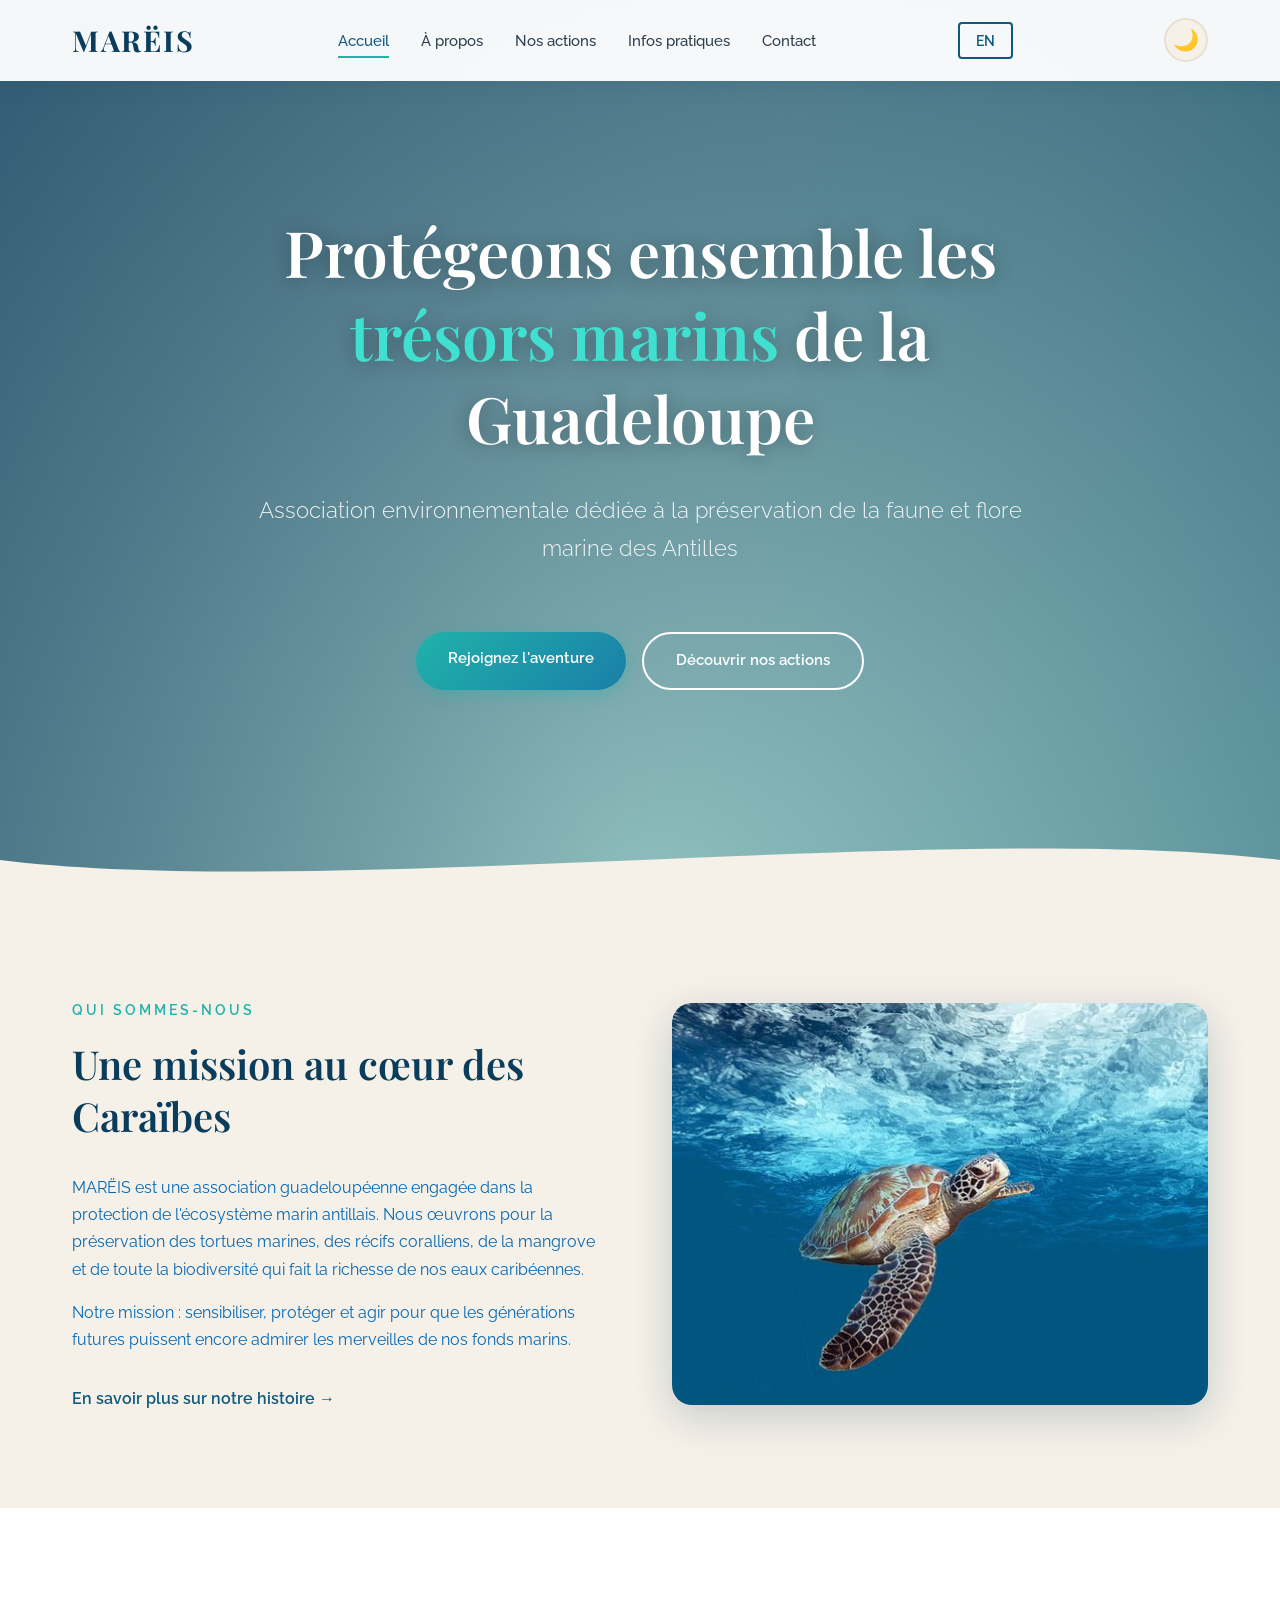
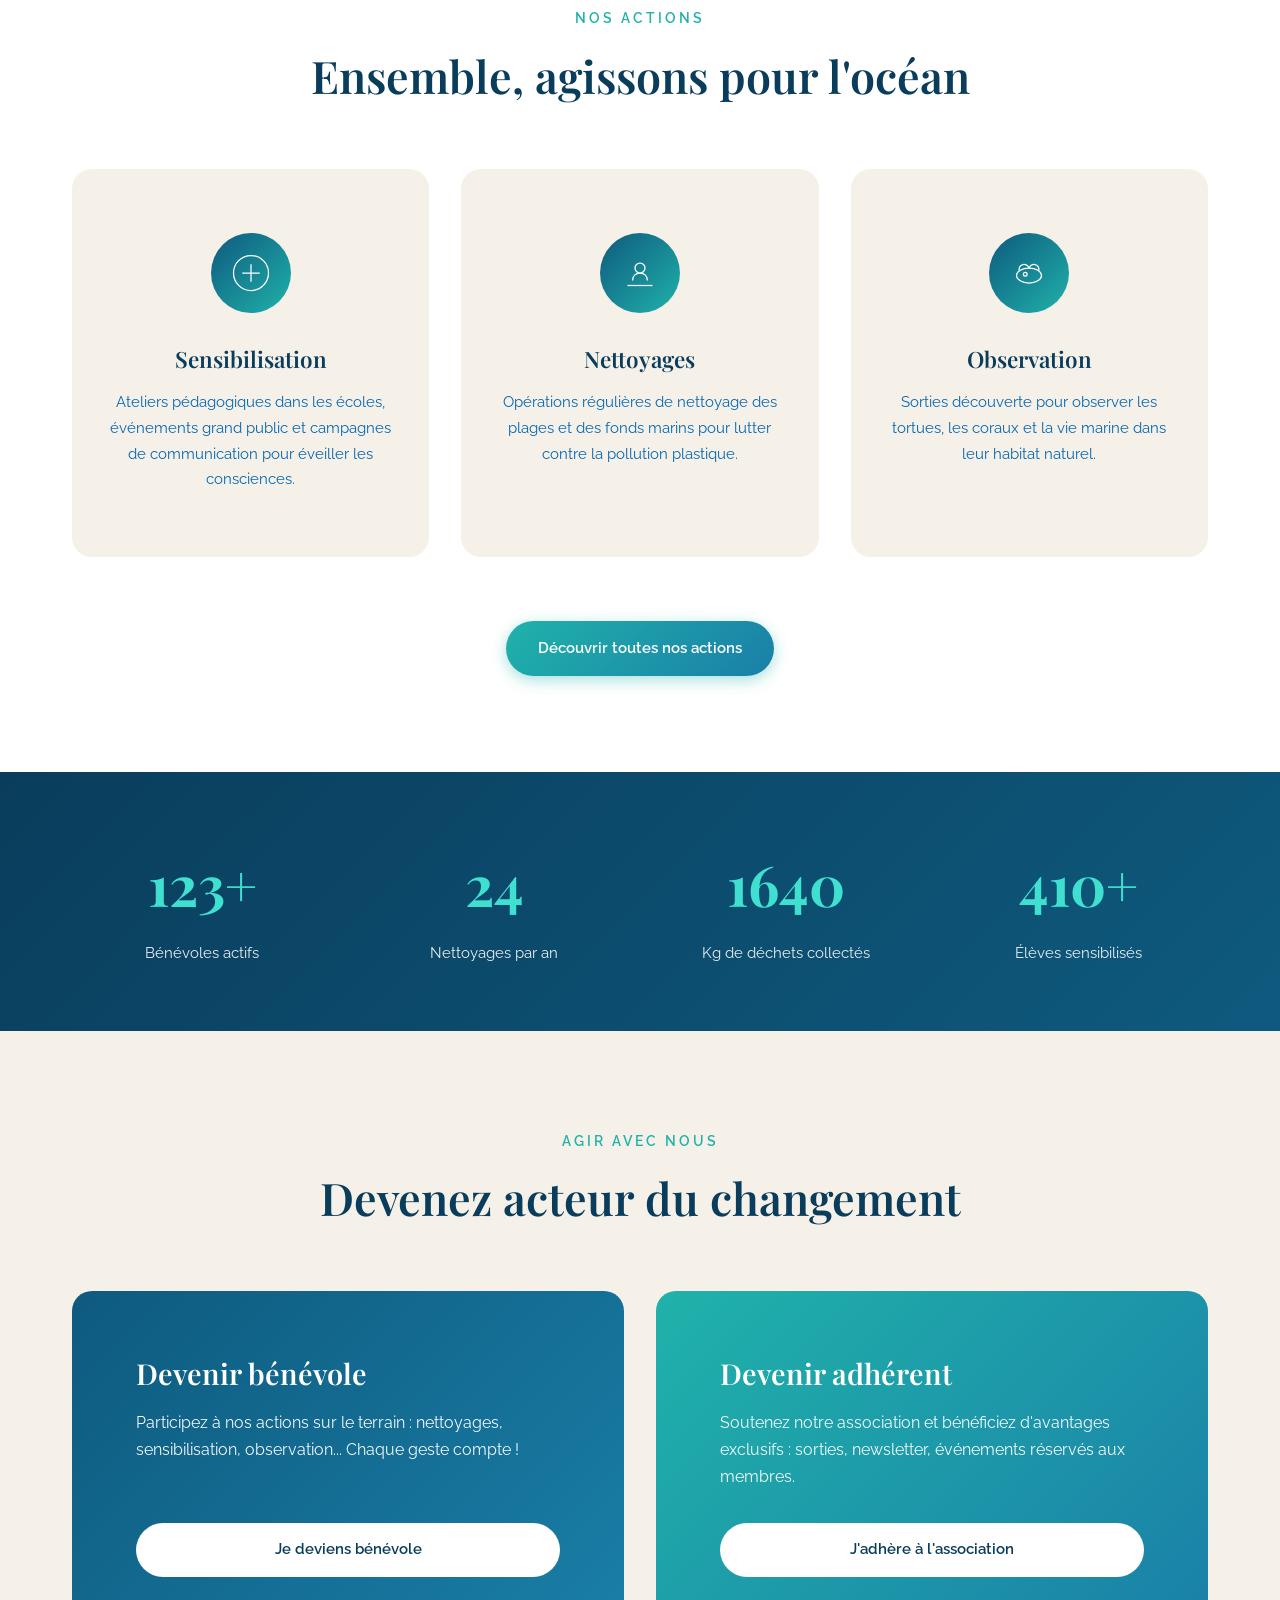
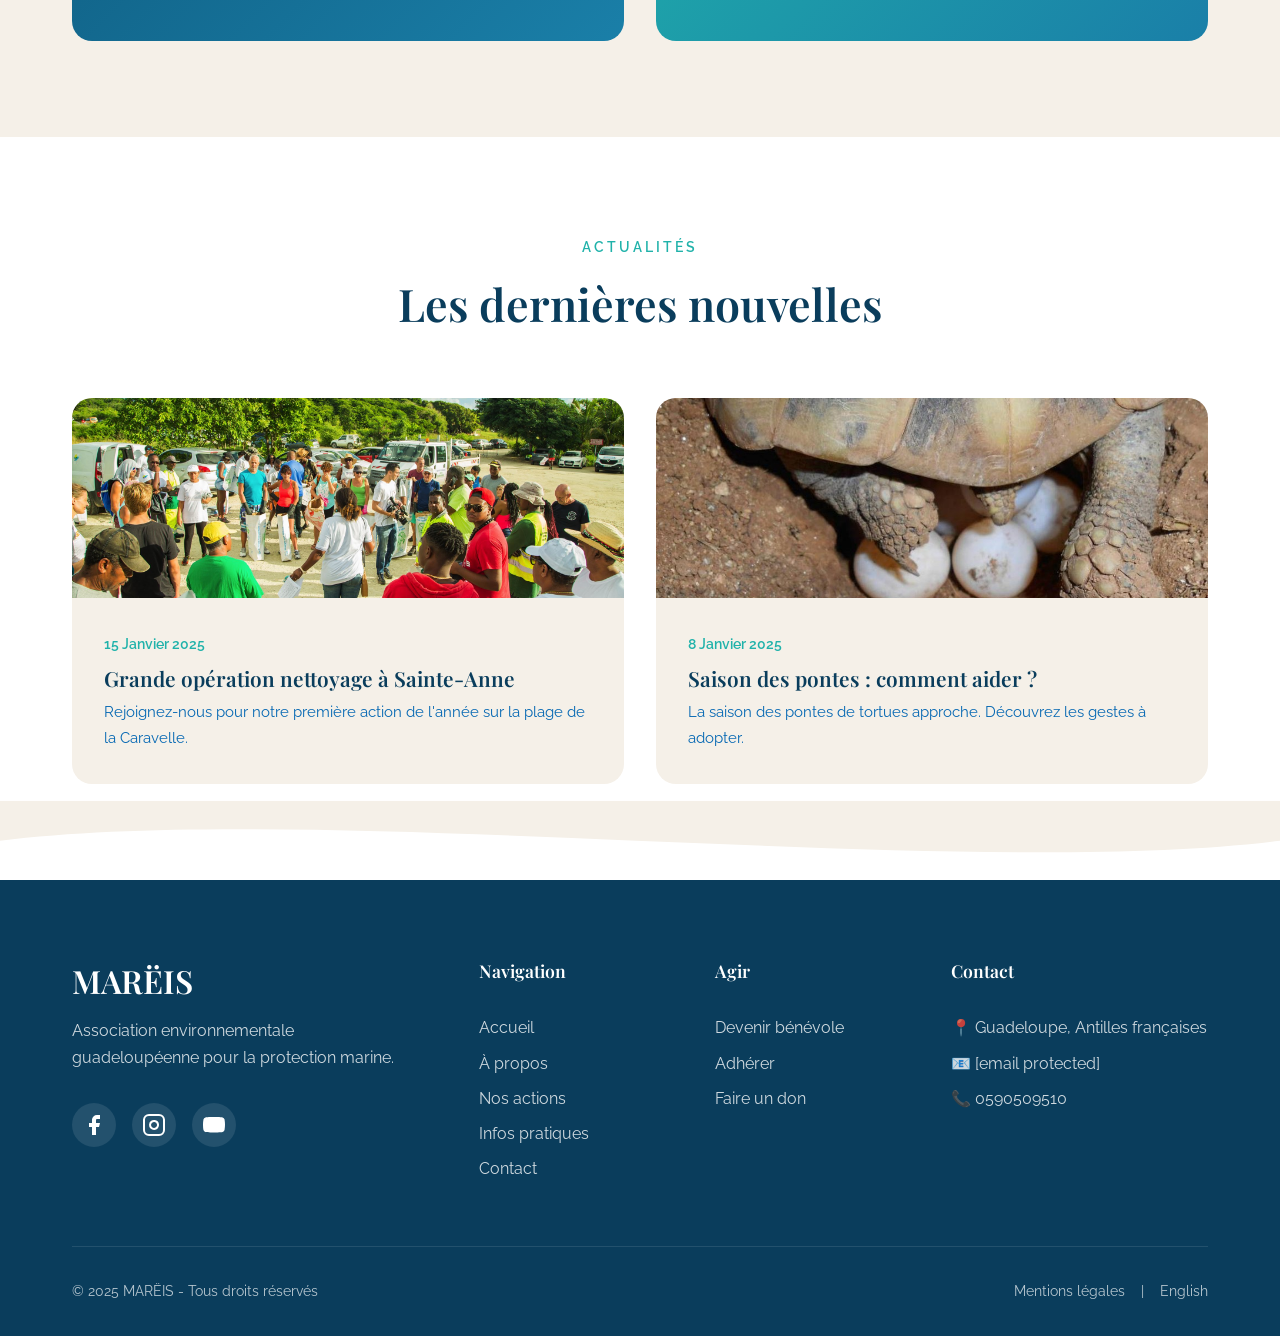
==== index.html @ 8a110783 "Add files via upload" ====
<!DOCTYPE html>
<html lang="fr">
<head>
    <meta charset="UTF-8">
    <meta name="viewport" content="width=device-width, initial-scale=1.0">
    <meta name="description" content="MARËIS - Association environnementale guadeloupéenne dédiée à la protection de la faune et flore marine des Antilles">
    <title>MARËIS | Protection Marine en Guadeloupe</title>
    <link rel="preconnect" href="https://fonts.googleapis.com">
    <link rel="preconnect" href="https://fonts.gstatic.com" crossorigin>
    <link href="https://fonts.googleapis.com/css2?family=Playfair+Display:wght@400;600;700&family=Raleway:wght@300;400;500;600&display=swap" rel="stylesheet">
    <link rel="stylesheet" href="style.css">
</head>
<body>
    <!-- Lien d'évitement pour l'accessibilité -->
    <a href="#main-content" class="skip-link">Aller au contenu principal</a>
    
    <!-- Navigation -->
    <header class="header" role="banner">
        <nav class="nav" role="navigation" aria-label="Navigation principale">
            <div class="nav-logo">
                <a href="index.html" aria-label="MARËIS - Retour à l'accueil">MARËIS</a>
            </div>
            <ul class="nav-links">
                <li><a href="index.html">Accueil</a></li>
                <li><a href="a-propos.html">À propos</a></li>
                <li><a href="nos-actions.html">Nos actions</a></li>
                <li><a href="informations.html">Infos pratiques</a></li>
                <li><a href="contact.html">Contact</a></li>
            </ul>
            <div class="nav-lang">
                <a href="index-en.html" lang="en" aria-label="Switch to English version">EN</a>
            </div>
            <button class="theme-toggle" id="theme-toggle" aria-label="Activer le mode sombre" title="Changer de thème">
                <span class="theme-icon-light" aria-hidden="true">🌙</span>
                <span class="theme-icon-dark" aria-hidden="true">☀️</span>
            </button>
            <button class="nav-toggle" aria-label="Ouvrir le menu de navigation" aria-expanded="false" aria-controls="nav-links">
                <span aria-hidden="true"></span>
                <span aria-hidden="true"></span>
                <span aria-hidden="true"></span>
            </button>
        </nav>
    </header>

    <!-- Contenu principal -->
    <main id="main-content" role="main">
    
    <!-- Hero Section -->
    <section class="hero" aria-labelledby="hero-title">
        <div class="hero-overlay"></div>
        <div class="hero-content">
            <h1 id="hero-title" class="hero-title">Protégeons ensemble les <span>trésors marins</span> de la Guadeloupe</h1>
            <p class="hero-subtitle">Association environnementale dédiée à la préservation de la faune et flore marine des Antilles</p>
            <div class="hero-cta">
                <a href="contact.html#adhesion" class="btn btn-primary">Rejoignez l'aventure</a>
                <a href="nos-actions.html" class="btn btn-secondary">Découvrir nos actions</a>
            </div>
        </div>
        <div class="hero-wave">
            <svg viewBox="0 0 1440 120" preserveAspectRatio="none">
                <path d="M0,60 C360,120 1080,0 1440,60 L1440,120 L0,120 Z" fill="var(--color-sand)"/>
            </svg>
        </div>
    </section>

    <!-- Section Qui sommes-nous -->
    <section class="about-preview" id="presentation" aria-labelledby="about-title">
        <div class="container">
            <div class="about-content">
                <span class="section-tag">Qui sommes-nous</span>
                <h2 id="about-title">Une mission au cœur des Caraïbes</h2>
                <p>MARËIS est une association guadeloupéenne engagée dans la protection de l'écosystème marin antillais. Nous œuvrons pour la préservation des tortues marines, des récifs coralliens, de la mangrove et de toute la biodiversité qui fait la richesse de nos eaux caribéennes.</p>
                <p>Notre mission : sensibiliser, protéger et agir pour que les générations futures puissent encore admirer les merveilles de nos fonds marins.</p>
                <a href="a-propos.html" class="link-arrow">En savoir plus sur notre histoire →</a>
            </div>
            <div class="about-image">
                <div class="image-frame">
                    <img src="Images/Tortue marine.jpg" alt="Tortue marine dans les eaux de Guadeloupe">
                </div>
            </div>
        </div>
    </section>

    <!-- Section Nos Actions -->
    <section class="actions" aria-labelledby="actions-title">
        <div class="container">
            <div class="section-header">
                <span class="section-tag">Nos actions</span>
                <h2 id="actions-title">Ensemble, agissons pour l'océan</h2>
            </div>
            <div class="actions-grid">
                <article class="action-card">
                    <div class="action-icon">
                        <svg xmlns="http://www.w3.org/2000/svg" viewBox="0 0 64 64" fill="none" stroke="currentColor" stroke-width="2">
                            <circle cx="32" cy="32" r="28"/>
                            <path d="M32 18v28M18 32h28"/>
                        </svg>
                    </div>
                    <h3>Sensibilisation</h3>
                    <p>Ateliers pédagogiques dans les écoles, événements grand public et campagnes de communication pour éveiller les consciences.</p>
                </article>
                <article class="action-card">
                    <div class="action-icon">
                        <svg xmlns="http://www.w3.org/2000/svg" viewBox="0 0 64 64" fill="none" stroke="currentColor" stroke-width="2">
                            <path d="M20 44c0-8 6-12 12-12s12 4 12 12"/>
                            <circle cx="32" cy="24" r="8"/>
                            <path d="M12 52h40"/>
                        </svg>
                    </div>
                    <h3>Nettoyages</h3>
                    <p>Opérations régulières de nettoyage des plages et des fonds marins pour lutter contre la pollution plastique.</p>
                </article>
                <article class="action-card">
                    <div class="action-icon">
                        <svg xmlns="http://www.w3.org/2000/svg" viewBox="0 0 64 64" fill="none" stroke="currentColor" stroke-width="2">
                            <ellipse cx="32" cy="36" rx="20" ry="12"/>
                            <circle cx="26" cy="34" r="3"/>
                            <path d="M32 24c-4-8-16-8-16 4"/>
                            <path d="M32 24c4-8 16-8 16 4"/>
                        </svg>
                    </div>
                    <h3>Observation</h3>
                    <p>Sorties découverte pour observer les tortues, les coraux et la vie marine dans leur habitat naturel.</p>
                </article>
            </div>
            <div class="actions-cta">
                <a href="nos-actions.html" class="btn btn-primary">Découvrir toutes nos actions</a>
            </div>
        </div>
    </section>

    <!-- Section Chiffres clés -->
    <section class="stats" aria-label="Chiffres clés de l'association">
        <div class="container">
            <div class="stats-grid">
                <div class="stat-item">
                    <span class="stat-number">150+</span>
                    <span class="stat-label">Bénévoles actifs</span>
                </div>
                <div class="stat-item">
                    <span class="stat-number">30</span>
                    <span class="stat-label">Nettoyages par an</span>
                </div>
                <div class="stat-item">
                    <span class="stat-number">2000</span>
                    <span class="stat-label">Kg de déchets collectés</span>
                </div>
                <div class="stat-item">
                    <span class="stat-number">500+</span>
                    <span class="stat-label">Élèves sensibilisés</span>
                </div>
            </div>
        </div>
    </section>

    <!-- Section Agir avec nous -->
    <section class="join-us" aria-labelledby="join-title">
        <div class="container">
            <div class="section-header">
                <span class="section-tag">Agir avec nous</span>
                <h2 id="join-title">Devenez acteur du changement</h2>
            </div>
            <div class="join-grid">
                <div class="join-card join-volunteer">
                    <div class="join-card-content">
                        <h3>Devenir bénévole</h3>
                        <p>Participez à nos actions sur le terrain : nettoyages, sensibilisation, observation... Chaque geste compte !</p>
                        <a href="contact.html#benevole" class="btn btn-white">Je deviens bénévole</a>
                    </div>
                </div>
                <div class="join-card join-member">
                    <div class="join-card-content">
                        <h3>Devenir adhérent</h3>
                        <p>Soutenez notre association et bénéficiez d'avantages exclusifs : sorties, newsletter, événements réservés aux membres.</p>
                        <a href="contact.html#adhesion" class="btn btn-white">J'adhère à l'association</a>
                    </div>
                </div>
            </div>
        </div>
    </section>

    <!-- Section Actualités -->
    <section class="news" aria-labelledby="news-title">
        <div class="container">
            <div class="section-header">
                <span class="section-tag">Actualités</span>
                <h2 id="news-title">Les dernières nouvelles</h2>
            </div>
            <div class="news-grid">
                <article class="news-card">
                    <div class="news-image">
                        <img src="Images/Nettoyage de la plage.jpg" alt="Nettoyage de plage">
                    </div>
                    <div class="news-content">
                        <span class="news-date">15 Janvier 2025</span>
                        <h3>Grande opération nettoyage à Sainte-Anne</h3>
                        <p>Rejoignez-nous pour notre première action de l'année sur la plage de la Caravelle.</p>
                    </div>
                </article>
                <article class="news-card">
                    <div class="news-image">
                        <img src="Images/Tortue en pontes.jpg" alt="Tortue en ponte">
                    </div>
                    <div class="news-content">
                        <span class="news-date">8 Janvier 2025</span>
                        <h3>Saison des pontes : comment aider ?</h3>
                        <p>La saison des pontes de tortues approche. Découvrez les gestes à adopter.</p>
                    </div>
                </article>
            </div>
        </div>
    </section>

    </main>
    <!-- Fin du contenu principal -->

    <!-- Footer -->
    <footer class="footer" role="contentinfo">
        <div class="footer-wave">
            <svg viewBox="0 0 1440 120" preserveAspectRatio="none">
                <path d="M0,60 C360,0 1080,120 1440,60 L1440,0 L0,0 Z" fill="var(--color-sand)"/>
            </svg>
        </div>
        <div class="container">
            <div class="footer-grid">
                <div class="footer-brand">
                    <h3>MARËIS</h3>
                    <p>Association environnementale guadeloupéenne pour la protection marine.</p>
                    <div class="footer-social">
                        <a href="#" aria-label="Facebook">
                            <svg xmlns="http://www.w3.org/2000/svg" width="24" height="24" viewBox="0 0 24 24" fill="currentColor">
                                <path d="M18 2h-3a5 5 0 0 0-5 5v3H7v4h3v8h4v-8h3l1-4h-4V7a1 1 0 0 1 1-1h3z"/>
                            </svg>
                        </a>
                        <a href="#" aria-label="Instagram">
                            <svg xmlns="http://www.w3.org/2000/svg" width="24" height="24" viewBox="0 0 24 24" fill="none" stroke="currentColor" stroke-width="2">
                                <rect x="2" y="2" width="20" height="20" rx="5" ry="5"/>
                                <path d="M16 11.37A4 4 0 1 1 12.63 8 4 4 0 0 1 16 11.37z"/>
                                <line x1="17.5" y1="6.5" x2="17.51" y2="6.5"/>
                            </svg>
                        </a>
                        <a href="#" aria-label="YouTube">
                            <svg xmlns="http://www.w3.org/2000/svg" width="24" height="24" viewBox="0 0 24 24" fill="currentColor">
                                <path d="M22.54 6.42a2.78 2.78 0 0 0-1.94-2C18.88 4 12 4 12 4s-6.88 0-8.6.46a2.78 2.78 0 0 0-1.94 2A29 29 0 0 0 1 11.75a29 29 0 0 0 .46 5.33A2.78 2.78 0 0 0 3.4 19c1.72.46 8.6.46 8.6.46s6.88 0 8.6-.46a2.78 2.78 0 0 0 1.94-2 29 29 0 0 0 .46-5.25 29 29 0 0 0-.46-5.33z"/>
                                <polygon points="9.75 15.02 15.5 11.75 9.75 8.48 9.75 15.02" fill="white"/>
                            </svg>
                        </a>
                    </div>
                </div>
                <div class="footer-links">
                    <h4>Navigation</h4>
                    <ul>
                        <li><a href="index.html">Accueil</a></li>
                        <li><a href="a-propos.html">À propos</a></li>
                        <li><a href="nos-actions.html">Nos actions</a></li>
                        <li><a href="informations.html">Infos pratiques</a></li>
                        <li><a href="contact.html">Contact</a></li>
                    </ul>
                </div>
                <div class="footer-links">
                    <h4>Agir</h4>
                    <ul>
                        <li><a href="contact.html#benevole">Devenir bénévole</a></li>
                        <li><a href="contact.html#adhesion">Adhérer</a></li>
                        <li><a href="contact.html#don">Faire un don</a></li>
                    </ul>
                </div>
                <div class="footer-contact">
                    <h4>Contact</h4>
                    <p>📍 Guadeloupe, Antilles françaises</p>
                    <p>📧 <a href="/cdn-cgi/l/email-protection" class="__cf_email__" data-cfemail="6704080913060413270a0615020e144a06141408490115">[email&#160;protected]</a></p>
                    <p>📞 0590509510</p>
                </div>
            </div>
            <div class="footer-bottom">
                <p>&copy; 2025 MARËIS - Tous droits réservés</p>
                <div class="footer-legal">
                    <a href="contact.html#mentions">Mentions légales</a>
                    <span>|</span>
                    <a href="index-en.html">English</a>
                </div>
            </div>
        </div>
    </footer>

    <script src="script.js"></script>
</body>
</html>
---- style.css ----
/* ===================================
   MARËIS - Styles CSS
   Association environnementale Guadeloupe
   =================================== */

/* Variables CSS */
:root {
    /* Palette océanique caribéenne */
    --color-ocean-deep: #0a3d5c;
    --color-ocean: #0e5a7e;
    --color-ocean-light: #1a7fa8;
    --color-turquoise: #20b2aa;
    --color-turquoise-light: #40e0d0;
    --color-sand: #f5f0e8;
    --color-sand-dark: #e8dfd1;
    --color-coral: #ff6b6b;
    --color-coral-dark: #e55555;
    --color-white: #ffffff;
    --color-text: #2c3e50;
    --color-text-light: #0668b3;
    
    /* Typographie */
    --font-display: 'Playfair Display', Georgia, serif;
    --font-body: 'Raleway', 'Segoe UI', sans-serif;
    
    /* Espacements */
    --spacing-xs: 0.5rem;
    --spacing-sm: 1rem;
    --spacing-md: 2rem;
    --spacing-lg: 4rem;
    --spacing-xl: 6rem;
    
    /* Transitions */
    --transition-fast: 0.2s ease;
    --transition-normal: 0.3s ease;
    --transition-slow: 0.5s ease;
    
    /* Ombres */
    --shadow-soft: 0 4px 20px rgba(10, 61, 92, 0.1);
    --shadow-medium: 0 8px 30px rgba(10, 61, 92, 0.15);
    --shadow-strong: 0 12px 40px rgba(10, 61, 92, 0.2);
}


[data-theme="dark"] {
    /* FONDS - Bleu nuit */
    --color-sand: #0a1214;
    --color-sand-dark: #132629;
    --color-white: #0f1d20;
    
    /* TEXTES - Lisibles */
    --color-text: #AFEEEE;
    --color-text-light: #7dd3d3;
    
    /* COULEURS PRINCIPALES */
    --color-ocean-deep: #AFEEEE;
    --color-ocean: #20B2AA;
    --color-ocean-light: #008080;
    --color-turquoise: #20B2AA;
    --color-turquoise-light: #AFEEEE;
    --color-coral: #FA8072;
    --color-coral-dark: #e06a62;
    
    /* OMBRES */
    --shadow-soft: 0 4px 20px rgba(0, 0, 0, 0.5);
    --shadow-medium: 0 8px 30px rgba(0, 0, 0, 0.6);
    --shadow-strong: 0 12px 40px rgba(0, 0, 0, 0.7);
}

/* Transitions pour le changement de thème */
body,
.header,
.nav-links,
.btn,
.action-card,
.news-card,
.contact-card,
.pricing-card,
.faq-item,
.event-card,
.hours-card,
.access-card,
.program-card,
.team-card,
.value-card,
.context-card,
.contact-form,
.legal-block,
.credit-block {
    transition: background-color var(--transition-normal), 
                color var(--transition-normal),
                border-color var(--transition-normal),
                box-shadow var(--transition-normal);
}

/* Reset et base */
*, *::before, *::after {
    box-sizing: border-box;
    margin: 0;
    padding: 0;
}

html {
    scroll-behavior: smooth;
}

body {
    font-family: var(--font-body);
    font-size: 16px;
    line-height: 1.7;
    color: var(--color-text);
    background-color: var(--color-sand);
}

/* Lien d'évitement - Accessibilité */
.skip-link {
    position: absolute;
    top: -100px;
    left: 50%;
    transform: translateX(-50%);
    background: var(--color-ocean-deep);
    color: var(--color-white);
    padding: 1rem 2rem;
    border-radius: 0 0 8px 8px;
    z-index: 9999;
    transition: top var(--transition-fast);
    font-weight: 600;
}

.skip-link:focus {
    top: 0;
    outline: 3px solid var(--color-turquoise);
    outline-offset: 2px;
}

/* Focus visible pour l'accessibilité */
a:focus,
button:focus,
input:focus,
textarea:focus,
select:focus {
    outline: 3px solid var(--color-turquoise);
    outline-offset: 2px;
}

a:focus:not(:focus-visible),
button:focus:not(:focus-visible) {
    outline: none;
}

a:focus-visible,
button:focus-visible,
input:focus-visible,
textarea:focus-visible,
select:focus-visible {
    outline: 3px solid var(--color-turquoise);
    outline-offset: 2px;
}

h1, h2, h3, h4, h5, h6 {
    font-family: var(--font-display);
    font-weight: 600;
    line-height: 1.3;
    color: var(--color-ocean-deep);
}

a {
    text-decoration: none;
    color: inherit;
    transition: color var(--transition-fast);
}

img {
    max-width: 100%;
    height: auto;
    display: block;
}

ul {
    list-style: none;
}

.container {
    width: 100%;
    max-width: 1200px;
    margin: 0 auto;
    padding: 0 var(--spacing-md);
}

/* ===================================
   Navigation
   =================================== */
.header {
    position: fixed;
    top: 0;
    left: 0;
    right: 0;
    z-index: 1000;
    background: rgba(255, 255, 255, 0.95);
    backdrop-filter: blur(10px);
    box-shadow: var(--shadow-soft);
}

.nav {
    display: flex;
    align-items: center;
    justify-content: space-between;
    max-width: 1200px;
    margin: 0 auto;
    padding: var(--spacing-sm) var(--spacing-md);
}

.nav-logo a {
    font-family: var(--font-display);
    font-size: 1.8rem;
    font-weight: 700;
    color: var(--color-ocean-deep);
    letter-spacing: 2px;
}

.nav-links {
    display: flex;
    gap: var(--spacing-md);
}

.nav-links a {
    font-size: 0.95rem;
    font-weight: 500;
    color: var(--color-text);
    padding: var(--spacing-xs) 0;
    position: relative;
}

.nav-links a::after {
    content: '';
    position: absolute;
    bottom: 0;
    left: 0;
    width: 0;
    height: 2px;
    background: var(--color-turquoise);
    transition: width var(--transition-normal);
}

.nav-links a:hover::after,
.nav-links a.active::after {
    width: 100%;
}

.nav-links a.active {
    color: var(--color-ocean);
}

.nav-lang a {
    font-size: 0.9rem;
    font-weight: 600;
    color: var(--color-ocean);
    padding: var(--spacing-xs) var(--spacing-sm);
    border: 2px solid var(--color-ocean);
    border-radius: 4px;
    transition: all var(--transition-fast);
}

.nav-lang a:hover {
    background: var(--color-ocean);
    color: var(--color-white);
}

.nav-toggle {
    display: none;
    flex-direction: column;
    gap: 5px;
    background: none;
    border: none;
    cursor: pointer;
    padding: var(--spacing-xs);
}

.nav-toggle span {
    width: 25px;
    height: 2px;
    background: var(--color-ocean-deep);
    transition: var(--transition-fast);
}

/* Bouton mode sombre/clair */
.theme-toggle {
    display: flex;
    align-items: center;
    justify-content: center;
    width: 44px;
    height: 44px;
    background: var(--color-sand);
    border: 2px solid var(--color-sand-dark);
    border-radius: 50%;
    cursor: pointer;
    transition: all var(--transition-fast);
    margin-left: var(--spacing-xs);
    position: relative;
    overflow: hidden;
}

.theme-toggle:hover {
    background: var(--color-ocean);
    border-color: var(--color-ocean);
}

.theme-toggle:hover .theme-icon-light,
.theme-toggle:hover .theme-icon-dark {
    filter: brightness(10);
}

.theme-icon-light,
.theme-icon-dark {
    font-size: 1.3rem;
    position: absolute;
    transition: all var(--transition-normal);
}

/* Mode clair : afficher lune, cacher soleil */
.theme-icon-light {
    opacity: 1;
    transform: translateY(0) rotate(0deg);
}

.theme-icon-dark {
    opacity: 0;
    transform: translateY(20px) rotate(-90deg);
}

/* Mode sombre : cacher lune, afficher soleil */
[data-theme="dark"] .theme-icon-light {
    opacity: 0;
    transform: translateY(-20px) rotate(90deg);
}

[data-theme="dark"] .theme-icon-dark {
    opacity: 1;
    transform: translateY(0) rotate(0deg);
}

[data-theme="dark"] .theme-toggle {
    background: var(--color-ocean);
    border-color: var(--color-ocean-light);
}

[data-theme="dark"] .theme-toggle:hover {
    background: var(--color-turquoise);
    border-color: var(--color-turquoise);
}

/* ===================================
   Boutons
   =================================== */
.btn {
    display: inline-block;
    padding: 0.9rem 2rem;
    font-family: var(--font-body);
    font-size: 0.95rem;
    font-weight: 600;
    text-align: center;
    border-radius: 50px;
    transition: all var(--transition-normal);
    cursor: pointer;
    border: none;
}

.btn-primary {
    background: linear-gradient(135deg, var(--color-turquoise), var(--color-ocean-light));
    color: var(--color-white);
    box-shadow: 0 4px 15px rgba(32, 178, 170, 0.4);
}

.btn-primary:hover {
    transform: translateY(-3px);
    box-shadow: 0 8px 25px rgba(32, 178, 170, 0.5);
}

.btn-secondary {
    background: transparent;
    color: var(--color-white);
    border: 2px solid var(--color-white);
}

.btn-secondary:hover {
    background: var(--color-white);
    color: var(--color-ocean-deep);
}

.btn-white {
    background: var(--color-white);
    color: var(--color-ocean-deep);
}

.btn-white:hover {
    transform: translateY(-3px);
    box-shadow: var(--shadow-medium);
}

/* ===================================
   Hero Section
   =================================== */
.hero {
    position: relative;
    min-height: 100vh;
    display: flex;
    align-items: center;
    justify-content: center;
    background: url('images/hero-bg.jpg') center/cover no-repeat;
    overflow: hidden;
}

.hero::before {
    content: '';
    position: absolute;
    top: 0;
    left: 0;
    right: 0;
    bottom: 0;
    background: linear-gradient(135deg, rgba(10, 61, 92, 0.6), rgba(32, 178, 170, 0.4));
}

.hero-overlay {
    position: absolute;
    top: 0;
    left: 0;
    right: 0;
    bottom: 0;
    background: radial-gradient(ellipse at center bottom, transparent 0%, rgba(10, 61, 92, 0.6) 100%);
}

.hero-content {
    position: relative;
    z-index: 2;
    text-align: center;
    max-width: 900px;
    padding: var(--spacing-xl) var(--spacing-md);
    animation: fadeInUp 1s ease;
}

@keyframes fadeInUp {
    from {
        opacity: 0;
        transform: translateY(30px);
    }
    to {
        opacity: 1;
        transform: translateY(0);
    }
}

.hero-title {
    font-size: clamp(2.5rem, 6vw, 4rem);
    color: var(--color-white);
    margin-bottom: var(--spacing-md);
    text-shadow: 0 2px 20px rgba(0, 0, 0, 0.3);
}

.hero-title span {
    color: var(--color-turquoise-light);
    display: inline-block;
}

.hero-subtitle {
    font-size: clamp(1.1rem, 2.5vw, 1.4rem);
    color: rgba(255, 255, 255, 0.9);
    margin-bottom: var(--spacing-lg);
    font-weight: 300;
}

.hero-cta {
    display: flex;
    gap: var(--spacing-sm);
    justify-content: center;
    flex-wrap: wrap;
}

.hero-wave {
    position: absolute;
    bottom: 0;
    left: 0;
    right: 0;
    z-index: 3;
}

.hero-wave svg {
    display: block;
    width: 100%;
    height: 80px;
}

/* ===================================
   Section Tags & Headers
   =================================== */
.section-tag {
    display: inline-block;
    font-size: 0.85rem;
    font-weight: 600;
    text-transform: uppercase;
    letter-spacing: 3px;
    color: var(--color-turquoise);
    margin-bottom: var(--spacing-sm);
}

.section-header {
    text-align: center;
    margin-bottom: var(--spacing-lg);
}

.section-header h2 {
    font-size: clamp(2rem, 4vw, 2.8rem);
}

/* ===================================
   About Preview Section
   =================================== */
.about-preview {
    padding: var(--spacing-xl) 0;
    background: var(--color-sand);
}

.about-preview .container {
    display: grid;
    grid-template-columns: 1fr 1fr;
    gap: var(--spacing-lg);
    align-items: center;
}

.about-content h2 {
    font-size: clamp(1.8rem, 3.5vw, 2.5rem);
    margin-bottom: var(--spacing-md);
}

.about-content p {
    margin-bottom: var(--spacing-sm);
    color: var(--color-text-light);
}

.link-arrow {
    display: inline-block;
    margin-top: var(--spacing-sm);
    font-weight: 600;
    color: var(--color-ocean);
    transition: all var(--transition-fast);
}

.link-arrow:hover {
    color: var(--color-turquoise);
    transform: translateX(5px);
}

.about-image {
    position: relative;
}

.image-frame {
    position: relative;
    border-radius: 20px;
    overflow: hidden;
    box-shadow: var(--shadow-strong);
}

.image-frame::before {
    content: '';
    position: absolute;
    top: -20px;
    right: -20px;
    width: 100%;
    height: 100%;
    border: 3px solid var(--color-turquoise);
    border-radius: 20px;
    z-index: -1;
}

.image-frame img {
    width: 100%;
    aspect-ratio: 4/3;
    object-fit: cover;
}

/* ===================================
   Actions Section
   =================================== */
.actions {
    padding: var(--spacing-xl) 0;
    background: var(--color-white);
}

.actions-grid {
    display: grid;
    grid-template-columns: repeat(3, 1fr);
    gap: var(--spacing-md);
}

.action-card {
    background: var(--color-sand);
    padding: var(--spacing-lg) var(--spacing-md);
    border-radius: 20px;
    text-align: center;
    transition: all var(--transition-normal);
}

.action-card:hover {
    transform: translateY(-10px);
    box-shadow: var(--shadow-medium);
}

.action-icon {
    width: 80px;
    height: 80px;
    margin: 0 auto var(--spacing-md);
    background: linear-gradient(135deg, var(--color-ocean), var(--color-turquoise));
    border-radius: 50%;
    display: flex;
    align-items: center;
    justify-content: center;
}

.action-icon svg {
    width: 40px;
    height: 40px;
    color: var(--color-white);
}

.action-card h3 {
    font-size: 1.4rem;
    margin-bottom: var(--spacing-sm);
}

.action-card p {
    color: var(--color-text-light);
    font-size: 0.95rem;
}

.actions-cta {
    text-align: center;
    margin-top: var(--spacing-lg);
}

/* ===================================
   Stats Section
   =================================== */
.stats {
    padding: var(--spacing-lg) 0;
    background: linear-gradient(135deg, var(--color-ocean-deep), var(--color-ocean));
}

.stats-grid {
    display: grid;
    grid-template-columns: repeat(4, 1fr);
    gap: var(--spacing-md);
}

.stat-item {
    text-align: center;
    color: var(--color-white);
}

.stat-number {
    display: block;
    font-family: var(--font-display);
    font-size: clamp(2.5rem, 5vw, 3.5rem);
    font-weight: 700;
    color: var(--color-turquoise-light);
    margin-bottom: var(--spacing-xs);
}

.stat-label {
    font-size: 0.95rem;
    opacity: 0.9;
}

/* ===================================
   Join Us Section
   =================================== */
.join-us {
    padding: var(--spacing-xl) 0;
    background: var(--color-sand);
}

.join-grid {
    display: grid;
    grid-template-columns: repeat(2, 1fr);
    gap: var(--spacing-md);
}

.join-card {
    position: relative;
    border-radius: 20px;
    overflow: hidden;
    min-height: 350px;
    display: flex;
    align-items: stretch;
}

.join-volunteer {
    background: linear-gradient(135deg, var(--color-ocean), var(--color-ocean-light));
}

.join-member {
    background: linear-gradient(135deg, var(--color-turquoise), var(--color-ocean-light));
}

.join-card-content {
    padding: var(--spacing-lg);
    color: var(--color-white);
    display: flex;
    flex-direction: column;
    height: 100%;
    width: 100%;
}

.join-card h3 {
    font-size: 1.8rem;
    color: var(--color-white);
    margin-bottom: var(--spacing-sm);
}

.join-card p {
    margin-bottom: auto;
    opacity: 0.95;
}

/* ===================================
   News Section
   =================================== */
.news {
    padding: var(--spacing-xl) 0;
    background: var(--color-white);
}

.news-grid {
    display: grid;
    grid-template-columns: repeat(2, 1fr);
    gap: var(--spacing-md);
}

.news-card {
    background: var(--color-sand);
    border-radius: 20px;
    overflow: hidden;
    transition: all var(--transition-normal);
}

.news-card:hover {
    transform: translateY(-5px);
    box-shadow: var(--shadow-medium);
}

.news-image img {
    width: 100%;
    height: 200px;
    object-fit: cover;
}

.news-content {
    padding: var(--spacing-md);
}

.news-date {
    font-size: 0.85rem;
    color: var(--color-turquoise);
    font-weight: 600;
}

.news-card h3 {
    font-size: 1.3rem;
    margin: var(--spacing-xs) 0;
}

.news-card p {
    color: var(--color-text-light);
    font-size: 0.95rem;
}

/* ===================================
   Footer
   =================================== */
.footer {
    position: relative;
    background: var(--color-ocean-deep);
    color: var(--color-white);
    padding-top: 80px;
}

.footer-wave {
    position: absolute;
    top: 0;
    left: 0;
    right: 0;
    transform: translateY(-99%);
}

.footer-wave svg {
    display: block;
    width: 100%;
    height: 80px;
}

.footer-grid {
    display: grid;
    grid-template-columns: 2fr 1fr 1fr 1.5fr;
    gap: var(--spacing-lg);
    padding-bottom: var(--spacing-lg);
    border-bottom: 1px solid rgba(255, 255, 255, 0.1);
}

.footer-brand h3 {
    font-size: 2rem;
    color: var(--color-white);
    margin-bottom: var(--spacing-sm);
}

.footer-brand p {
    opacity: 0.8;
    margin-bottom: var(--spacing-md);
}

.footer-social {
    display: flex;
    gap: var(--spacing-sm);
}

.footer-social a {
    width: 44px;
    height: 44px;
    display: flex;
    align-items: center;
    justify-content: center;
    background: rgba(255, 255, 255, 0.1);
    border-radius: 50%;
    transition: all var(--transition-fast);
}

.footer-social a:hover {
    background: var(--color-turquoise);
    transform: translateY(-3px);
}

.footer-links h4,
.footer-contact h4 {
    font-size: 1.1rem;
    color: var(--color-white);
    margin-bottom: var(--spacing-md);
}

.footer-links ul {
    display: flex;
    flex-direction: column;
    gap: var(--spacing-xs);
}

.footer-links a {
    opacity: 0.8;
    transition: all var(--transition-fast);
}

.footer-links a:hover {
    opacity: 1;
    color: var(--color-turquoise-light);
    padding-left: 5px;
}

.footer-contact p {
    opacity: 0.8;
    margin-bottom: var(--spacing-xs);
}

.footer-bottom {
    display: flex;
    justify-content: space-between;
    align-items: center;
    padding: var(--spacing-md) 0;
    font-size: 0.9rem;
    opacity: 0.7;
}

.footer-legal {
    display: flex;
    gap: var(--spacing-sm);
}

.footer-legal a:hover {
    color: var(--color-turquoise-light);
}

/* ===================================
   Responsive Design
   =================================== */
@media (max-width: 1024px) {
    .about-preview .container {
        grid-template-columns: 1fr;
        gap: var(--spacing-md);
    }
    
    .about-image {
        order: -1;
    }
    
    .actions-grid {
        grid-template-columns: repeat(2, 1fr);
    }
    
    .stats-grid {
        grid-template-columns: repeat(2, 1fr);
        gap: var(--spacing-lg);
    }
    
    .footer-grid {
        grid-template-columns: repeat(2, 1fr);
    }
}

@media (max-width: 768px) {
    .nav-links {
        display: none;
        position: absolute;
        top: 100%;
        left: 0;
        right: 0;
        flex-direction: column;
        background: var(--color-white);
        padding: var(--spacing-md);
        box-shadow: var(--shadow-medium);
    }
    
    .nav-links.active {
        display: flex;
    }
    
    .nav-toggle {
        display: flex;
    }
    
    .nav-lang {
        margin-right: var(--spacing-sm);
    }
    
    .hero-cta {
        flex-direction: column;
        align-items: center;
    }
    
    .actions-grid {
        grid-template-columns: 1fr;
    }
    
    .join-grid {
        grid-template-columns: 1fr;
    }
    
    .news-grid {
        grid-template-columns: 1fr;
    }
    
    .stats-grid {
        grid-template-columns: 1fr 1fr;
    }
    
    .footer-grid {
        grid-template-columns: 1fr;
        text-align: center;
    }
    
    .footer-social {
        justify-content: center;
    }
    
    .footer-bottom {
        flex-direction: column;
        gap: var(--spacing-sm);
    }
}

@media (max-width: 480px) {
    .hero-title {
        font-size: 2rem;
    }
    
    .stats-grid {
        grid-template-columns: 1fr;
    }
    
    .btn {
        width: 100%;
    }
}

/* ===================================
   Pages intérieures - Hero
   =================================== */
.page-hero {
    position: relative;
    padding: 180px 0 100px;
    background: linear-gradient(135deg, var(--color-ocean-deep) 0%, var(--color-ocean) 50%, var(--color-ocean-light) 100%);
    overflow: hidden;
}

.page-hero::before {
    content: '';
    position: absolute;
    top: 0;
    left: 0;
    right: 0;
    bottom: 0;
    background: url('images/hero-ocean.jpg') center/cover no-repeat;
    opacity: 0.2;
}

.page-hero-overlay {
    position: absolute;
    top: 0;
    left: 0;
    right: 0;
    bottom: 0;
    background: radial-gradient(ellipse at center, transparent 0%, rgba(10, 61, 92, 0.5) 100%);
}

.page-hero-content {
    position: relative;
    z-index: 2;
}

.page-hero h1 {
    font-size: clamp(2.2rem, 5vw, 3.5rem);
    color:  #56d5f8;
    margin-bottom: var(--spacing-sm);
    text-shadow: 0 2px 10px rgba(0, 0, 0, 0.3);
}

.page-hero-subtitle {
    font-size: clamp(1rem, 2vw, 1.3rem);
    color: rgba(255, 255, 255, 0.9);
    font-weight: 300;
}

.page-hero-wave {
    position: absolute;
    bottom: 0;
    left: 0;
    right: 0;
    z-index: 3;
}

.page-hero-wave svg {
    display: block;
    width: 100%;
    height: 60px;
}

/* Fil d'Ariane (Breadcrumb) */
.breadcrumb {
    margin-bottom: var(--spacing-md);
}

.breadcrumb ol {
    display: flex;
    align-items: center;
    gap: var(--spacing-xs);
    flex-wrap: wrap;
}

.breadcrumb li {
    display: flex;
    align-items: center;
    font-size: 0.9rem;
    color: rgba(255, 255, 255, 0.8);
}

.breadcrumb li:not(:last-child)::after {
    content: '›';
    margin-left: var(--spacing-xs);
    color: rgba(255, 255, 255, 0.5);
}

.breadcrumb a {
    color: rgba(255, 255, 255, 0.8);
    transition: color var(--transition-fast);
}

.breadcrumb a:hover {
    color: var(--color-turquoise-light);
}

.breadcrumb [aria-current="page"] {
    color: var(--color-white);
    font-weight: 500;
}

/* ===================================
   Page À propos - Sections
   =================================== */
.about-section {
    padding: var(--spacing-xl) 0;
    background: var(--color-sand);
}

.about-grid {
    display: grid;
    grid-template-columns: 1fr 1fr;
    gap: var(--spacing-lg);
    align-items: center;
}

.about-text h2 {
    font-size: clamp(1.8rem, 3.5vw, 2.5rem);
    margin-bottom: var(--spacing-md);
}

.about-text p {
    margin-bottom: var(--spacing-sm);
    color: var(--color-text-light);
}

.about-text h3 {
    font-size: 1.3rem;
    margin-top: var(--spacing-md);
    margin-bottom: var(--spacing-sm);
    color: var(--color-ocean);
}

/* Section Contexte */
.context-section {
    padding: var(--spacing-xl) 0;
    background: var(--color-white);
}

.context-grid {
    display: grid;
    grid-template-columns: repeat(3, 1fr);
    gap: var(--spacing-md);
}

.context-card {
    background: var(--color-sand);
    padding: var(--spacing-lg) var(--spacing-md);
    border-radius: 20px;
    text-align: center;
    transition: all var(--transition-normal);
    border-left: 4px solid var(--color-coral);
}

.context-card:hover {
    transform: translateY(-5px);
    box-shadow: var(--shadow-medium);
}

.context-icon {
    width: 70px;
    height: 70px;
    margin: 0 auto var(--spacing-md);
    background: linear-gradient(135deg, var(--color-coral), var(--color-coral-dark));
    border-radius: 50%;
    display: flex;
    align-items: center;
    justify-content: center;
}

.context-icon svg {
    width: 35px;
    height: 35px;
    color: var(--color-white);
}

.context-card h3 {
    font-size: 1.3rem;
    margin-bottom: var(--spacing-sm);
}

.context-card p {
    color: var(--color-text-light);
    font-size: 0.95rem;
}

/* Section Valeurs */
.values-section {
    padding: var(--spacing-xl) 0;
    background: linear-gradient(135deg, var(--color-ocean-deep), var(--color-ocean));
}

.values-section .section-tag {
    color: var(--color-turquoise-light);
}

.values-section .section-header h2 {
    color: #56d5f8;
}

.values-grid {
    display: grid;
    grid-template-columns: repeat(2, 1fr);
    gap: var(--spacing-md);
}

.value-card {
    background: rgba(255, 255, 255, 0.1);
    backdrop-filter: blur(10px);
    padding: var(--spacing-lg);
    border-radius: 20px;
    position: relative;
    overflow: hidden;
    transition: all var(--transition-normal);
}

.value-card:hover {
    background: rgba(255, 255, 255, 0.15);
    transform: translateY(-5px);
}

.value-number {
    position: absolute;
    top: var(--spacing-sm);
    right: var(--spacing-md);
    font-family: var(--font-display);
    font-size: 4rem;
    font-weight: 700;
    color: rgba(255, 255, 255, 0.1);
    line-height: 1;
}

.value-card h3 {
    font-size: 1.4rem;
    color: var(--color-white);
    margin-bottom: var(--spacing-sm);
}

.value-card p {
    color: rgba(255, 255, 255, 0.85);
    font-size: 0.95rem;
    position: relative;
    z-index: 1;
}

/* Section Mission */
.mission-section {
    padding: var(--spacing-xl) 0;
    background: var(--color-sand);
}

.mission-content {
    max-width: 800px;
    margin: 0 auto;
}

.mission-content h2 {
    font-size: clamp(1.8rem, 3.5vw, 2.5rem);
    margin-bottom: var(--spacing-md);
}

.mission-text p {
    margin-bottom: var(--spacing-sm);
    color: var(--color-text-light);
}

.mission-text h3 {
    font-size: 1.3rem;
    margin-top: var(--spacing-lg);
    margin-bottom: var(--spacing-sm);
    color: var(--color-ocean);
    padding-left: var(--spacing-sm);
    border-left: 3px solid var(--color-turquoise);
}

/* Section Équipe */
.team-section {
    padding: var(--spacing-xl) 0;
    background: var(--color-white);
}

.team-grid {
    display: grid;
    grid-template-columns: repeat(4, 1fr);
    gap: var(--spacing-md);
}

.team-card {
    background: var(--color-sand);
    border-radius: 20px;
    overflow: hidden;
    text-align: center;
    transition: all var(--transition-normal);
}

.team-card:hover {
    transform: translateY(-10px);
    box-shadow: var(--shadow-medium);
}

.team-image {
    position: relative;
    overflow: hidden;
}

.team-image img {
    width: 100%;
    aspect-ratio: 1;
    object-fit: cover;
    transition: transform var(--transition-slow);
}

.team-card:hover .team-image img {
    transform: scale(1.1);
}

.team-info {
    padding: var(--spacing-md);
}

.team-info h3 {
    font-size: 1.2rem;
    margin-bottom: var(--spacing-xs);
}

.team-role {
    display: block;
    font-size: 0.9rem;
    color: var(--color-turquoise);
    font-weight: 600;
    margin-bottom: var(--spacing-xs);
}

.team-info p {
    font-size: 0.9rem;
    color: var(--color-text-light);
}

/* Section CTA */
.cta-section {
    padding: var(--spacing-xl) 0;
    background: linear-gradient(135deg, var(--color-turquoise), var(--color-ocean-light));
}

.cta-content {
    text-align: center;
    max-width: 700px;
    margin: 0 auto;
}

.cta-content h2 {
    font-size: clamp(1.8rem, 4vw, 2.5rem);
    color: var(--color-white);
    margin-bottom: var(--spacing-sm);
}

.cta-content p {
    color: rgba(255, 255, 255, 0.95);
    font-size: 1.1rem;
    margin-bottom: var(--spacing-md);
}

.cta-buttons {
    display: flex;
    gap: var(--spacing-sm);
    justify-content: center;
    flex-wrap: wrap;
}

.btn-secondary-dark {
    background: transparent;
    color: var(--color-white);
    border: 2px solid var(--color-white);
}

.btn-secondary-dark:hover {
    background: var(--color-white);
    color: var(--color-ocean-deep);
}

/* ===================================
   Responsive - Pages intérieures
   =================================== */
@media (max-width: 1024px) {
    .about-grid {
        grid-template-columns: 1fr;
        gap: var(--spacing-md);
    }
    
    .about-image {
        order: -1;
    }
    
    .context-grid {
        grid-template-columns: 1fr;
    }
    
    .values-grid {
        grid-template-columns: 1fr;
    }
    
    .team-grid {
        grid-template-columns: repeat(2, 1fr);
    }
}

@media (max-width: 768px) {
    .page-hero {
        padding: 140px 0 80px;
    }
    
    .team-grid {
        grid-template-columns: 1fr;
        max-width: 350px;
        margin: 0 auto;
    }
    
    .cta-buttons {
        flex-direction: column;
        align-items: center;
    }
    
    .cta-buttons .btn {
        width: 100%;
        max-width: 300px;
    }
}

/* ===================================
   Page Nos Actions - Styles
   =================================== */

/* Navigation rapide (ancres) */
.quick-nav {
    background: var(--color-white);
    padding: var(--spacing-md) 0;
    border-bottom: 1px solid var(--color-sand-dark);
    position: sticky;
    top: 70px;
    z-index: 100;
}

.quick-nav-links {
    display: flex;
    justify-content: center;
    gap: var(--spacing-sm);
    flex-wrap: wrap;
}

.quick-nav-item {
    display: flex;
    align-items: center;
    gap: var(--spacing-xs);
    padding: var(--spacing-xs) var(--spacing-sm);
    background: var(--color-sand);
    border-radius: 50px;
    font-size: 0.9rem;
    font-weight: 500;
    color: var(--color-text);
    transition: all var(--transition-fast);
}

.quick-nav-item:hover {
    background: var(--color-ocean);
    color: var(--color-white);
}

.quick-nav-icon {
    font-size: 1.1rem;
}

/* Section détail action */
.action-detail-section {
    padding: var(--spacing-xl) 0;
    background: var(--color-sand);
}

.action-detail-section.alt-bg {
    background: var(--color-white);
}

.action-detail-grid {
    display: grid;
    grid-template-columns: 1fr 1fr;
    gap: var(--spacing-lg);
    align-items: center;
}

.action-detail-grid.reverse {
    direction: rtl;
}

.action-detail-grid.reverse > * {
    direction: ltr;
}

.action-detail-content h2 {
    font-size: clamp(1.8rem, 3.5vw, 2.3rem);
    margin-bottom: var(--spacing-md);
}

.action-detail-content h3 {
    font-size: 1.2rem;
    margin-top: var(--spacing-md);
    margin-bottom: var(--spacing-sm);
    color: var(--color-ocean);
}

.action-detail-content p {
    color: var(--color-text-light);
    margin-bottom: var(--spacing-sm);
}

.action-list {
    margin: var(--spacing-sm) 0;
    padding-left: var(--spacing-md);
}

.action-list li {
    position: relative;
    padding-left: var(--spacing-sm);
    margin-bottom: var(--spacing-xs);
    color: var(--color-text-light);
}

.action-list li::before {
    content: '→';
    position: absolute;
    left: -1rem;
    color: var(--color-turquoise);
}

.action-stats {
    display: flex;
    gap: var(--spacing-md);
    margin: var(--spacing-md) 0;
    flex-wrap: wrap;
}

.action-stat {
    text-align: center;
    padding: var(--spacing-sm);
    background: var(--color-white);
    border-radius: 10px;
    min-width: 100px;
}

.action-detail-section.alt-bg .action-stat {
    background: var(--color-sand);
}

.action-stat-number {
    display: block;
    font-family: var(--font-display);
    font-size: 1.8rem;
    font-weight: 700;
    color: var(--color-ocean);
}

.action-stat-label {
    font-size: 0.85rem;
    color: var(--color-text-light);
}

.action-detail-image img {
    width: 100%;
    border-radius: 20px;
    box-shadow: var(--shadow-medium);
}

/* Programme cards */
.program-cards {
    display: flex;
    flex-direction: column;
    gap: var(--spacing-sm);
    margin: var(--spacing-sm) 0;
}

.program-card {
    padding: var(--spacing-sm) var(--spacing-md);
    background: var(--color-white);
    border-radius: 10px;
    border-left: 4px solid var(--color-turquoise);
}

.action-detail-section.alt-bg .program-card {
    background: var(--color-sand);
}

.program-card h4 {
    font-size: 1.1rem;
    margin-bottom: var(--spacing-xs);
    color: var(--color-ocean-deep);
}

.program-card p {
    font-size: 0.95rem;
    margin: 0;
}

/* Calendrier */
.calendar-section {
    padding: var(--spacing-xl) 0;
    background: var(--color-sand);
}

.calendar-grid {
    display: grid;
    grid-template-columns: repeat(2, 1fr);
    gap: var(--spacing-md);
}

.event-card {
    display: flex;
    gap: var(--spacing-md);
    background: var(--color-white);
    padding: var(--spacing-md);
    border-radius: 15px;
    transition: all var(--transition-normal);
}

.event-card:hover {
    transform: translateY(-5px);
    box-shadow: var(--shadow-medium);
}

.event-date {
    display: flex;
    flex-direction: column;
    align-items: center;
    justify-content: center;
    min-width: 70px;
    padding: var(--spacing-sm);
    background: linear-gradient(135deg, var(--color-ocean), var(--color-turquoise));
    border-radius: 10px;
    color: var(--color-white);
}

.event-day {
    font-family: var(--font-display);
    font-size: 2rem;
    font-weight: 700;
    line-height: 1;
}

.event-month {
    font-size: 0.9rem;
    text-transform: uppercase;
}

.event-content h3 {
    font-size: 1.1rem;
    margin-bottom: var(--spacing-xs);
}

.event-info {
    font-size: 0.9rem;
    color: var(--color-text-light);
    margin-bottom: 2px;
}

.event-description {
    font-size: 0.9rem;
    color: var(--color-text-light);
    margin-top: var(--spacing-xs);
}

.calendar-cta {
    text-align: center;
    margin-top: var(--spacing-lg);
}

/* ===================================
   Page Informations - Styles
   =================================== */

/* Section info */
.info-section {
    padding: var(--spacing-xl) 0;
    background: var(--color-sand);
}

.info-grid {
    display: grid;
    grid-template-columns: 1fr 1fr;
    gap: var(--spacing-lg);
    align-items: start;
}

.info-content h2 {
    font-size: clamp(1.8rem, 3.5vw, 2.3rem);
    margin-bottom: var(--spacing-md);
}

.info-address {
    font-style: normal;
    padding: var(--spacing-md);
    background: var(--color-white);
    border-radius: 10px;
    margin: var(--spacing-md) 0;
}

.info-address p {
    margin-bottom: var(--spacing-xs);
}

.info-details {
    display: flex;
    flex-direction: column;
    gap: var(--spacing-sm);
}

.info-item {
    display: flex;
    align-items: center;
    gap: var(--spacing-sm);
}

.info-icon {
    font-size: 1.5rem;
}

.info-item strong {
    display: block;
    font-size: 0.85rem;
    color: var(--color-text-light);
}

.info-item a {
    color: var(--color-ocean);
    font-weight: 500;
}

.info-map {
    border-radius: 20px;
    overflow: hidden;
    box-shadow: var(--shadow-medium);
}

/* Section horaires */
.hours-section {
    padding: var(--spacing-xl) 0;
    background: var(--color-white);
}

.hours-grid {
    display: grid;
    grid-template-columns: repeat(3, 1fr);
    gap: var(--spacing-md);
}

.hours-card {
    background: var(--color-sand);
    padding: var(--spacing-lg);
    border-radius: 20px;
}

.hours-card.highlight {
    background: linear-gradient(135deg, var(--color-ocean), var(--color-turquoise));
    color: var(--color-white);
}

.hours-card h3 {
    font-size: 1.3rem;
    margin-bottom: var(--spacing-xs);
}

.hours-card.highlight h3 {
    color: var(--color-white);
}

.hours-card > p {
    font-size: 0.95rem;
    color: var(--color-text-light);
    margin-bottom: var(--spacing-md);
}

.hours-card.highlight > p {
    color: rgba(255, 255, 255, 0.9);
}

.hours-table {
    width: 100%;
    border-collapse: collapse;
}

.hours-table th,
.hours-table td {
    padding: var(--spacing-xs) 0;
    text-align: left;
    border-bottom: 1px solid var(--color-sand-dark);
}

.hours-table th {
    font-weight: 500;
}

.hours-table td {
    color: var(--color-text-light);
    text-align: right;
}

.hours-highlight {
    text-align: center;
    padding: var(--spacing-md) 0;
}

.hours-main {
    font-size: 1rem;
    margin-bottom: var(--spacing-xs);
}

.hours-time {
    font-family: var(--font-display);
    font-size: 1.5rem;
    font-weight: 700;
}

.hours-note {
    font-size: 0.9rem;
    opacity: 0.9;
}

.hours-info p {
    margin-bottom: var(--spacing-xs);
    font-size: 0.95rem;
}

.btn-outline {
    background: transparent;
    color: var(--color-ocean);
    border: 2px solid var(--color-ocean);
    margin-top: var(--spacing-sm);
}

.btn-outline:hover {
    background: var(--color-ocean);
    color: var(--color-white);
}

/* Section accès */
.access-section {
    padding: var(--spacing-xl) 0;
    background: var(--color-sand);
}

.access-grid {
    display: grid;
    grid-template-columns: repeat(3, 1fr);
    gap: var(--spacing-md);
}

.access-card {
    background: var(--color-white);
    padding: var(--spacing-lg);
    border-radius: 20px;
    text-align: center;
}

.access-icon {
    width: 70px;
    height: 70px;
    margin: 0 auto var(--spacing-md);
    background: var(--color-sand);
    border-radius: 50%;
    display: flex;
    align-items: center;
    justify-content: center;
}

.access-icon svg {
    width: 35px;
    height: 35px;
    color: var(--color-ocean);
}

.access-card h3 {
    font-size: 1.3rem;
    margin-bottom: var(--spacing-sm);
}

.access-card p {
    color: var(--color-text-light);
    font-size: 0.95rem;
    margin-bottom: var(--spacing-xs);
    text-align: left;
}

.access-card ul {
    text-align: left;
    padding-left: var(--spacing-md);
}

.access-card li {
    color: var(--color-text-light);
    font-size: 0.95rem;
    margin-bottom: var(--spacing-xs);
    list-style: disc;
}

/* Section tarifs */
.pricing-section {
    padding: var(--spacing-xl) 0;
    background: var(--color-white);
}

.pricing-grid {
    display: grid;
    grid-template-columns: repeat(3, 1fr);
    gap: var(--spacing-md);
    align-items: start;
}

.pricing-card {
    background: var(--color-sand);
    padding: var(--spacing-lg);
    border-radius: 20px;
    text-align: center;
    position: relative;
    transition: all var(--transition-normal);
}

.pricing-card:hover {
    transform: translateY(-10px);
    box-shadow: var(--shadow-medium);
}

.pricing-card.featured {
    background: linear-gradient(135deg, var(--color-ocean), var(--color-ocean-light));
    color: var(--color-white);
    transform: scale(1.05);
}

.pricing-card.featured:hover {
    transform: scale(1.05) translateY(-10px);
}

.pricing-badge {
    position: absolute;
    top: -12px;
    left: 50%;
    transform: translateX(-50%);
    background: var(--color-coral);
    color: var(--color-white);
    padding: 4px 16px;
    border-radius: 20px;
    font-size: 0.85rem;
    font-weight: 600;
}

.pricing-header h3 {
    font-size: 1.3rem;
    margin-bottom: var(--spacing-sm);
}

.pricing-card.featured h3 {
    color: var(--color-white);
}

.pricing-price {
    margin-bottom: var(--spacing-sm);
}

.price-amount {
    font-family: var(--font-display);
    font-size: 2.5rem;
    font-weight: 700;
    color: var(--color-ocean);
}

.pricing-card.featured .price-amount {
    color: var(--color-white);
}

.price-period {
    font-size: 1rem;
    color: var(--color-text-light);
}

.pricing-card.featured .price-period {
    color: rgba(255, 255, 255, 0.9);
}

.price-alt {
    font-size: 0.9rem;
    color: var(--color-text-light);
}

.pricing-features {
    text-align: left;
    margin: var(--spacing-md) 0;
    padding: 0;
}

.pricing-features li {
    padding: var(--spacing-xs) 0;
    padding-left: var(--spacing-md);
    position: relative;
    border-bottom: 1px solid rgba(0, 0, 0, 0.05);
}

.pricing-card.featured .pricing-features li {
    border-bottom-color: rgba(255, 255, 255, 0.1);
}

.pricing-features li::before {
    content: '✓';
    position: absolute;
    left: 0;
    color: var(--color-turquoise);
    font-weight: bold;
}

.pricing-card.featured .pricing-features li::before {
    color: var(--color-turquoise-light);
}

.pricing-note {
    text-align: center;
    margin-top: var(--spacing-lg);
    color: var(--color-text-light);
    font-size: 0.95rem;
}

/* Section FAQ */
.faq-section {
    padding: var(--spacing-xl) 0;
    background: var(--color-sand);
}

.faq-list {
    max-width: 800px;
    margin: 0 auto;
}

.faq-item {
    background: var(--color-white);
    border-radius: 10px;
    margin-bottom: var(--spacing-sm);
    overflow: hidden;
}

.faq-item summary {
    padding: var(--spacing-md);
    font-weight: 600;
    cursor: pointer;
    list-style: none;
    display: flex;
    justify-content: space-between;
    align-items: center;
    transition: all var(--transition-fast);
}

.faq-item summary::-webkit-details-marker {
    display: none;
}

.faq-item summary::after {
    content: '+';
    font-size: 1.5rem;
    color: var(--color-ocean);
    transition: transform var(--transition-fast);
}

.faq-item[open] summary::after {
    transform: rotate(45deg);
}

.faq-item summary:hover {
    color: var(--color-ocean);
}

.faq-answer {
    padding: 0 var(--spacing-md) var(--spacing-md);
    color: var(--color-text-light);
}

/* ===================================
   Page Contact - Styles
   =================================== */

/* Section formulaire contact */
.contact-section {
    padding: var(--spacing-xl) 0;
    background: var(--color-sand);
}

.contact-grid {
    display: grid;
    grid-template-columns: 1.5fr 1fr;
    gap: var(--spacing-lg);
    align-items: start;
}

.contact-form-wrapper h2 {
    font-size: clamp(1.8rem, 3.5vw, 2.3rem);
    margin-bottom: var(--spacing-sm);
}

.contact-form-wrapper > p {
    color: var(--color-text-light);
    margin-bottom: var(--spacing-lg);
}

/* Formulaire */
.contact-form {
    background: var(--color-white);
    padding: var(--spacing-lg);
    border-radius: 20px;
    box-shadow: var(--shadow-soft);
}

.form-group {
    margin-bottom: var(--spacing-md);
}

.form-group label {
    display: block;
    font-weight: 600;
    margin-bottom: var(--spacing-xs);
    color: var(--color-text);
}

.required {
    color: var(--color-coral);
}

.form-group input,
.form-group select,
.form-group textarea {
    width: 100%;
    padding: 12px 16px;
    border: 2px solid var(--color-sand-dark);
    border-radius: 10px;
    font-family: var(--font-body);
    font-size: 1rem;
    transition: all var(--transition-fast);
    background: var(--color-white);
}

.form-group input:focus,
.form-group select:focus,
.form-group textarea:focus {
    border-color: var(--color-turquoise);
    outline: none;
    box-shadow: 0 0 0 3px rgba(32, 178, 170, 0.2);
}

.form-group input.error,
.form-group select.error,
.form-group textarea.error {
    border-color: var(--color-coral);
}

.form-group textarea {
    resize: vertical;
    min-height: 120px;
}

.form-hint {
    display: block;
    font-size: 0.85rem;
    color: var(--color-text-light);
    margin-top: 4px;
}

.form-checkbox {
    display: flex;
    align-items: flex-start;
    gap: var(--spacing-sm);
}

.form-checkbox input {
    width: auto;
    margin-top: 4px;
}

.form-checkbox label {
    font-weight: 400;
    font-size: 0.95rem;
    margin-bottom: 0;
}

.form-link {
    color: var(--color-ocean);
    text-decoration: underline;
}

.form-required-note {
    font-size: 0.85rem;
    color: var(--color-text-light);
    margin-bottom: var(--spacing-md);
}

.btn-submit {
    width: 100%;
    padding: var(--spacing-sm) var(--spacing-lg);
    font-size: 1.1rem;
}

/* Sidebar contact */
.contact-info-sidebar {
    display: flex;
    flex-direction: column;
    gap: var(--spacing-md);
}

.contact-card {
    background: var(--color-white);
    padding: var(--spacing-md);
    border-radius: 15px;
    box-shadow: var(--shadow-soft);
}

.contact-card h3 {
    font-size: 1.2rem;
    margin-bottom: var(--spacing-sm);
    padding-bottom: var(--spacing-xs);
    border-bottom: 2px solid var(--color-turquoise);
}

.contact-card address {
    font-style: normal;
}

.contact-card address p {
    margin-bottom: 2px;
}

.contact-methods {
    margin-top: var(--spacing-sm);
}

.contact-methods p {
    display: flex;
    align-items: center;
    gap: var(--spacing-xs);
    margin-bottom: var(--spacing-xs);
}

.contact-methods a {
    color: var(--color-ocean);
}

.contact-icon {
    font-size: 1.2rem;
}

.contact-note {
    font-size: 0.9rem;
    color: var(--color-text-light);
    margin-top: var(--spacing-xs);
}

.social-card .social-links {
    display: flex;
    flex-direction: column;
    gap: var(--spacing-xs);
}

.social-link {
    display: flex;
    align-items: center;
    gap: var(--spacing-sm);
    padding: var(--spacing-xs) var(--spacing-sm);
    background: var(--color-sand);
    border-radius: 8px;
    color: var(--color-text);
    transition: all var(--transition-fast);
}

.social-link:hover {
    background: var(--color-ocean);
    color: var(--color-white);
}

/* Section mentions légales */
.legal-section {
    padding: var(--spacing-xl) 0;
    background: var(--color-white);
}

.legal-content {
    max-width: 800px;
    margin: 0 auto;
}

.legal-content h2 {
    font-size: clamp(1.8rem, 3.5vw, 2.3rem);
    margin-bottom: var(--spacing-lg);
    text-align: center;
}

.legal-block {
    margin-bottom: var(--spacing-lg);
    padding-bottom: var(--spacing-md);
    border-bottom: 1px solid var(--color-sand-dark);
}

.legal-block:last-child {
    border-bottom: none;
}

.legal-block h3 {
    font-size: 1.2rem;
    margin-bottom: var(--spacing-sm);
    color: var(--color-ocean);
}

.legal-block p {
    color: var(--color-text-light);
    margin-bottom: var(--spacing-xs);
}

.legal-block a {
    color: var(--color-ocean);
}

/* Section crédits */
.credits-section {
    padding: var(--spacing-xl) 0;
    background: var(--color-sand);
}

.credits-content h2 {
    font-size: clamp(1.8rem, 3.5vw, 2.3rem);
    margin-bottom: var(--spacing-lg);
    text-align: center;
}

.credits-grid {
    display: grid;
    grid-template-columns: repeat(2, 1fr);
    gap: var(--spacing-md);
}

.credit-block {
    background: var(--color-white);
    padding: var(--spacing-md);
    border-radius: 15px;
}

.credit-block h3 {
    font-size: 1.1rem;
    margin-bottom: var(--spacing-sm);
    color: var(--color-ocean);
}

.credit-block p {
    color: var(--color-text-light);
    margin-bottom: var(--spacing-xs);
}

.credit-block ul {
    padding-left: var(--spacing-md);
}

.credit-block li {
    color: var(--color-text-light);
    margin-bottom: 2px;
    list-style: disc;
}

/* Classe utilitaire */
.visually-hidden {
    position: absolute;
    width: 1px;
    height: 1px;
    padding: 0;
    margin: -1px;
    overflow: hidden;
    clip: rect(0, 0, 0, 0);
    white-space: nowrap;
    border: 0;
}

/* ===================================
   Mode Sombre - Ajustements spécifiques
   =================================== */

/* Header et Navigation */

/* ===================================
   Mode Sombre - Styles spécifiques
   Palette: Bleu nuit #191970, Sarcelle #008080, 
   Turquoise pâle #AFEEEE, Bleu royal #4169E1, 
   Saumon #FA8072, Vert clair #20B2AA
   =================================== */

/* Header */
[data-theme="dark"] .header {
    background: rgba(10, 18, 20, 0.98);
    box-shadow: 0 4px 20px rgba(0, 0, 0, 0.5);
}

[data-theme="dark"] .nav-logo a {
    color: #AFEEEE;
}

[data-theme="dark"] .nav-links a {
    color: #AFEEEE;
}

[data-theme="dark"] .nav-links a:hover,
[data-theme="dark"] .nav-links a.active {
    color: #20B2AA;
}

[data-theme="dark"] .nav-links a::after {
    background: #20B2AA;
}

[data-theme="dark"] .nav-lang a {
    color: #20B2AA;
    border-color: #20B2AA;
}

[data-theme="dark"] .nav-lang a:hover {
    background: #20B2AA;
    color: #0a1214;
}

[data-theme="dark"] .nav-toggle span {
    background: #AFEEEE;
}

/* Hero Section */
[data-theme="dark"] .hero {
    background: linear-gradient(135deg, #0a1214 0%, #191970 50%, #008080 100%);
}

[data-theme="dark"] .page-hero {
    background: linear-gradient(135deg, #14373f 0%, #4242d5 50%, #008080 100%);
}

[data-theme="dark"] .hero-title {
    color: #AFEEEE;
}

[data-theme="dark"] .hero-title span {
    color: #20B2AA;
}

[data-theme="dark"] .hero-wave svg path,
[data-theme="dark"] .page-hero-wave svg path {
    fill: #2a4146;
}

/* Boutons */
[data-theme="dark"] .btn-primary {
    background: linear-gradient(135deg, #20B2AA, #008080);
    color: #0a1214;
    box-shadow: 0 4px 15px rgba(32, 178, 170, 0.4);
}

[data-theme="dark"] .btn-primary:hover {
    box-shadow: 0 8px 25px rgba(32, 178, 170, 0.6);
}

[data-theme="dark"] .btn-secondary {
    border-color: #AFEEEE;
    color: #AFEEEE;
}

[data-theme="dark"] .btn-secondary:hover {
    background: #AFEEEE;
    color: #0a1214;
}

[data-theme="dark"] .btn-white {
    background: #AFEEEE;
    color: #0a1214;
}

[data-theme="dark"] .btn-outline {
    color: #20B2AA;
    border-color: #20B2AA;
}

[data-theme="dark"] .btn-outline:hover {
    background: #20B2AA;
    color: #0a1214;
}

/* Section tags */
[data-theme="dark"] .section-tag {
    color: #20B2AA;
}

/* About Preview */
[data-theme="dark"] .about-preview {
    background: #0a1214;
}

[data-theme="dark"] .about-content h2,
[data-theme="dark"] .about-text h2 {
    color: #AFEEEE;
}

[data-theme="dark"] .link-arrow {
    color: #20B2AA;
}

[data-theme="dark"] .link-arrow:hover {
    color: #AFEEEE;
}

[data-theme="dark"] .image-frame {
    box-shadow: 0 12px 40px rgba(0, 0, 0, 0.6);
}

[data-theme="dark"] .image-frame::before {
    border-color: #20B2AA;
}

/* Actions Section */
[data-theme="dark"] .actions {
    background: #0f1d20;
}

[data-theme="dark"] .action-card {
    background: #132629;
    border: 1px solid rgba(32, 178, 170, 0.2);
}

[data-theme="dark"] .action-card:hover {
    box-shadow: 0 8px 30px rgba(32, 178, 170, 0.2);
    border-color: #20B2AA;
}

[data-theme="dark"] .action-icon {
    background: linear-gradient(135deg, #008080, #20B2AA);
}

[data-theme="dark"] .action-card h3 {
    color: #AFEEEE;
}

[data-theme="dark"] .action-card p {
    color: #7dd3d3;
}

/* Stats Section */
[data-theme="dark"] .stats {
    background: linear-gradient(135deg, #191970, #008080);
}

[data-theme="dark"] .stat-number {
    color: #AFEEEE;
}

[data-theme="dark"] .stat-label {
    color: #7dd3d3;
}

/* Join Us Section */
[data-theme="dark"] .join-us {
    background: #0a1214;
}

[data-theme="dark"] .join-volunteer {
    background: linear-gradient(135deg, #191970, #4169E1);
}

[data-theme="dark"] .join-member {
    background: linear-gradient(135deg, #008080, #20B2AA);
}

/* News Section */
[data-theme="dark"] .news {
    background: #0f1d20;
}

[data-theme="dark"] .news-card {
    background: #132629;
    border: 1px solid rgba(32, 178, 170, 0.2);
}

[data-theme="dark"] .news-card:hover {
    box-shadow: 0 8px 30px rgba(32, 178, 170, 0.2);
    border-color: #20B2AA;
}

[data-theme="dark"] .news-card h3 {
    color: #AFEEEE;
}

[data-theme="dark"] .news-card p {
    color: #7dd3d3;
}

[data-theme="dark"] .news-date {
    color: #20B2AA;
}

/* Footer */
[data-theme="dark"] .footer {
    background: #060a0b;
}

[data-theme="dark"] .footer-wave svg path {
    fill: #0a1214;
}

[data-theme="dark"] .footer-brand h3 {
    color: #AFEEEE;
}

[data-theme="dark"] .footer-brand p {
    color: #7dd3d3;
}

[data-theme="dark"] .footer-social a {
    background: rgba(32, 178, 170, 0.2);
}

[data-theme="dark"] .footer-social a:hover {
    background: #20B2AA;
    color: #0a1214;
}

[data-theme="dark"] .footer-links h4,
[data-theme="dark"] .footer-contact h4 {
    color: #AFEEEE;
}

[data-theme="dark"] .footer-links a {
    color: #7dd3d3;
}

[data-theme="dark"] .footer-links a:hover {
    color: #AFEEEE;
}

[data-theme="dark"] .footer-contact p {
    color: #7dd3d3;
}

[data-theme="dark"] .footer-bottom {
    border-top-color: rgba(32, 178, 170, 0.2);
    color: #7dd3d3;
}

/* Context Section */
[data-theme="dark"] .context-section {
    background: #0f1d20;
}

[data-theme="dark"] .context-card {
    background: #132629;
    border: 1px solid rgba(32, 178, 170, 0.2);
    border-left: 4px solid #FA8072;
}

[data-theme="dark"] .context-card h3 {
    color: #AFEEEE;
}

[data-theme="dark"] .context-card p {
    color: #7dd3d3;
}

[data-theme="dark"] .context-icon {
    background: linear-gradient(135deg, #FA8072, #e06a62);
}

/* Values Section */
[data-theme="dark"] .values-section {
    background: linear-gradient(135deg, #191970, #008080);
}

[data-theme="dark"] .value-card {
    background: rgba(175, 238, 238, 0.1);
    border: 1px solid rgba(175, 238, 238, 0.2);
}

[data-theme="dark"] .value-card:hover {
    background: rgba(175, 238, 238, 0.15);
    border-color: #20B2AA;
}

[data-theme="dark"] .value-card h3 {
    color: #AFEEEE;
}

[data-theme="dark"] .value-card p {
    color: #7dd3d3;
}

[data-theme="dark"] .value-number {
    color: rgba(175, 238, 238, 0.15);
}

/* Mission Section */
[data-theme="dark"] .mission-section {
    background: #0a1214;
}

[data-theme="dark"] .mission-content h2 {
    color: #AFEEEE;
}

[data-theme="dark"] .mission-text p {
    color: #7dd3d3;
}

[data-theme="dark"] .mission-text h3 {
    color: #20B2AA;
    border-left-color: #20B2AA;
}

/* Team Section */
[data-theme="dark"] .team-section {
    background: #0f1d20;
}

[data-theme="dark"] .team-card {
    background: #132629;
    border: 1px solid rgba(32, 178, 170, 0.2);
}

[data-theme="dark"] .team-card:hover {
    box-shadow: 0 10px 30px rgba(32, 178, 170, 0.2);
    border-color: #20B2AA;
}

[data-theme="dark"] .team-info h3 {
    color: #AFEEEE;
}

[data-theme="dark"] .team-role {
    color: #20B2AA;
}

[data-theme="dark"] .team-info p {
    color: #7dd3d3;
}

/* CTA Section */
[data-theme="dark"] .cta-section {
    background: linear-gradient(135deg, #008080, #4169E1);
}

[data-theme="dark"] .cta-content h2 {
    color: #AFEEEE;
}

[data-theme="dark"] .cta-content p {
    color: #7dd3d3;
}

[data-theme="dark"] .btn-secondary-dark {
    border-color: #AFEEEE;
    color: #AFEEEE;
}

[data-theme="dark"] .btn-secondary-dark:hover {
    background: #AFEEEE;
    color: #0a1214;
}

/* Quick Nav */
[data-theme="dark"] .quick-nav {
    background: #0f1d20;
    border-bottom-color: rgba(32, 178, 170, 0.2);
}

[data-theme="dark"] .quick-nav-item {
    background: #132629;
    color: #AFEEEE;
    border: 1px solid rgba(32, 178, 170, 0.2);
}

[data-theme="dark"] .quick-nav-item:hover {
    background: #20B2AA;
    color: #0a1214;
    border-color: #20B2AA;
}

/* Action Detail Section */
[data-theme="dark"] .action-detail-section {
    background: #0a1214;
}

[data-theme="dark"] .action-detail-section.alt-bg {
    background: #0f1d20;
}

[data-theme="dark"] .action-detail-content h2 {
    color: #AFEEEE;
}

[data-theme="dark"] .action-detail-content h3 {
    color: #20B2AA;
}

[data-theme="dark"] .action-detail-content p {
    color: #7dd3d3;
}

[data-theme="dark"] .action-list li {
    color: #7dd3d3;
}

[data-theme="dark"] .action-list li::before {
    color: #20B2AA;
}

[data-theme="dark"] .action-stat {
    background: #132629;
    border: 1px solid rgba(32, 178, 170, 0.2);
}

[data-theme="dark"] .action-stat-number {
    color: #20B2AA;
}

[data-theme="dark"] .action-stat-label {
    color: #7dd3d3;
}

[data-theme="dark"] .action-detail-image img {
    box-shadow: 0 12px 40px rgba(0, 0, 0, 0.6);
}

/* Program Cards */
[data-theme="dark"] .program-card {
    background: #132629;
    border: 1px solid rgba(32, 178, 170, 0.2);
    border-left: 4px solid #20B2AA;
}

[data-theme="dark"] .program-card h4 {
    color: #AFEEEE;
}

[data-theme="dark"] .program-card p {
    color: #7dd3d3;
}

/* Calendar Section */
[data-theme="dark"] .calendar-section {
    background: #0a1214;
}

[data-theme="dark"] .event-card {
    background: #132629;
    border: 1px solid rgba(32, 178, 170, 0.2);
}

[data-theme="dark"] .event-card:hover {
    box-shadow: 0 8px 30px rgba(32, 178, 170, 0.2);
    border-color: #20B2AA;
}

[data-theme="dark"] .event-date {
    background: linear-gradient(135deg, #008080, #20B2AA);
}

[data-theme="dark"] .event-content h3 {
    color: #AFEEEE;
}

[data-theme="dark"] .event-info,
[data-theme="dark"] .event-description {
    color: #7dd3d3;
}

/* Info Section */
[data-theme="dark"] .info-section {
    background: #0a1214;
}

[data-theme="dark"] .info-content h2 {
    color: #AFEEEE;
}

[data-theme="dark"] .info-content p {
    color: #7dd3d3;
}

[data-theme="dark"] .info-address {
    background: #132629;
    border: 1px solid rgba(32, 178, 170, 0.2);
}

[data-theme="dark"] .info-address p {
    color: #7dd3d3;
}

[data-theme="dark"] .info-item a {
    color: #20B2AA;
}

[data-theme="dark"] .info-item strong {
    color: #7dd3d3;
}

[data-theme="dark"] .info-map {
    box-shadow: 0 12px 40px rgba(0, 0, 0, 0.6);
}

/* Hours Section */
[data-theme="dark"] .hours-section {
    background: #0f1d20;
}

[data-theme="dark"] .hours-card {
    background: #132629;
    border: 1px solid rgba(32, 178, 170, 0.2);
}

[data-theme="dark"] .hours-card h3 {
    color: #AFEEEE;
}

[data-theme="dark"] .hours-card > p {
    color: #7dd3d3;
}

[data-theme="dark"] .hours-card.highlight {
    background: linear-gradient(135deg, #191970, #008080);
    border: none;
}

[data-theme="dark"] .hours-card.highlight h3 {
    color: #AFEEEE;
}

[data-theme="dark"] .hours-table th {
    color: #AFEEEE;
}

[data-theme="dark"] .hours-table td {
    color: #7dd3d3;
}

[data-theme="dark"] .hours-table th,
[data-theme="dark"] .hours-table td {
    border-bottom-color: rgba(32, 178, 170, 0.2);
}

/* Access Section */
[data-theme="dark"] .access-section {
    background: #0a1214;
}

[data-theme="dark"] .access-card {
    background: #132629;
    border: 1px solid rgba(32, 178, 170, 0.2);
}

[data-theme="dark"] .access-card h3 {
    color: #AFEEEE;
}

[data-theme="dark"] .access-card p,
[data-theme="dark"] .access-card li {
    color: #7dd3d3;
}

[data-theme="dark"] .access-icon {
    background: #0f1d20;
    border: 1px solid rgba(32, 178, 170, 0.2);
}

[data-theme="dark"] .access-icon svg {
    color: #20B2AA;
}

/* Pricing Section */
[data-theme="dark"] .pricing-section {
    background: #0f1d20;
}

[data-theme="dark"] .pricing-card {
    background: #132629;
    border: 1px solid rgba(32, 178, 170, 0.2);
}

[data-theme="dark"] .pricing-card:hover {
    box-shadow: 0 10px 30px rgba(32, 178, 170, 0.2);
    border-color: #20B2AA;
}

[data-theme="dark"] .pricing-header h3 {
    color: #AFEEEE;
}

[data-theme="dark"] .price-amount {
    color: #20B2AA;
}

[data-theme="dark"] .price-period,
[data-theme="dark"] .price-alt {
    color: #7dd3d3;
}

[data-theme="dark"] .pricing-card.featured {
    background: linear-gradient(135deg, #191970, #4169E1);
    border: none;
}

[data-theme="dark"] .pricing-card.featured h3,
[data-theme="dark"] .pricing-card.featured .price-amount {
    color: #AFEEEE;
}

[data-theme="dark"] .pricing-badge {
    background: #FA8072;
}

[data-theme="dark"] .pricing-features li {
    color: #7dd3d3;
    border-bottom-color: rgba(32, 178, 170, 0.15);
}

[data-theme="dark"] .pricing-features li::before {
    color: #20B2AA;
}

[data-theme="dark"] .pricing-card.featured .pricing-features li {
    color: #AFEEEE;
    border-bottom-color: rgba(175, 238, 238, 0.2);
}

[data-theme="dark"] .pricing-note {
    color: #7dd3d3;
}

/* FAQ Section */
[data-theme="dark"] .faq-section {
    background: #0a1214;
}

[data-theme="dark"] .faq-item {
    background: #132629;
    border: 1px solid rgba(32, 178, 170, 0.2);
}

[data-theme="dark"] .faq-item summary {
    color: #AFEEEE;
}

[data-theme="dark"] .faq-item summary:hover {
    color: #20B2AA;
}

[data-theme="dark"] .faq-item summary::after {
    color: #20B2AA;
}

[data-theme="dark"] .faq-answer {
    color: #7dd3d3;
}

/* Contact Section */
[data-theme="dark"] .contact-section {
    background: #0a1214;
}

[data-theme="dark"] .contact-form-wrapper h2 {
    color: #AFEEEE;
}

[data-theme="dark"] .contact-form-wrapper > p {
    color: #7dd3d3;
}

[data-theme="dark"] .contact-form {
    background: #132629;
    border: 1px solid rgba(32, 178, 170, 0.2);
}

[data-theme="dark"] .form-group label {
    color: #AFEEEE;
}

[data-theme="dark"] .form-group input,
[data-theme="dark"] .form-group select,
[data-theme="dark"] .form-group textarea {
    background: #0f1d20;
    border-color: rgba(32, 178, 170, 0.3);
    color: #AFEEEE;
}

[data-theme="dark"] .form-group input:focus,
[data-theme="dark"] .form-group select:focus,
[data-theme="dark"] .form-group textarea:focus {
    border-color: #20B2AA;
    box-shadow: 0 0 0 3px rgba(32, 178, 170, 0.25);
}

[data-theme="dark"] .form-group input::placeholder,
[data-theme="dark"] .form-group textarea::placeholder {
    color: #7dd3d3;
}

[data-theme="dark"] .form-hint {
    color: #7dd3d3;
}

[data-theme="dark"] .form-checkbox label {
    color: #7dd3d3;
}

[data-theme="dark"] .form-link {
    color: #20B2AA;
}

[data-theme="dark"] .contact-card {
    background: #132629;
    border: 1px solid rgba(32, 178, 170, 0.2);
}

[data-theme="dark"] .contact-card h3 {
    color: #AFEEEE;
    border-bottom-color: #20B2AA;
}

[data-theme="dark"] .contact-card address p,
[data-theme="dark"] .contact-note {
    color: #7dd3d3;
}

[data-theme="dark"] .contact-methods a {
    color: #20B2AA;
}

[data-theme="dark"] .social-link {
    background: #0f1d20;
    color: #AFEEEE;
    border: 1px solid rgba(32, 178, 170, 0.2);
}

[data-theme="dark"] .social-link:hover {
    background: #20B2AA;
    color: #0a1214;
    border-color: #20B2AA;
}

/* Legal Section */
[data-theme="dark"] .legal-section {
    background: #0f1d20;
}

[data-theme="dark"] .legal-content h2 {
    color: #AFEEEE;
}

[data-theme="dark"] .legal-block {
    border-bottom-color: rgba(32, 178, 170, 0.2);
}

[data-theme="dark"] .legal-block h3 {
    color: #20B2AA;
}

[data-theme="dark"] .legal-block p {
    color: #7dd3d3;
}

[data-theme="dark"] .legal-block a {
    color: #20B2AA;
}

/* Credits Section */
[data-theme="dark"] .credits-section {
    background: #0a1214;
}

[data-theme="dark"] .credits-content h2 {
    color: #AFEEEE;
}

[data-theme="dark"] .credit-block {
    background: #132629;
    border: 1px solid rgba(32, 178, 170, 0.2);
}

[data-theme="dark"] .credit-block h3 {
    color: #20B2AA;
}

[data-theme="dark"] .credit-block p,
[data-theme="dark"] .credit-block li {
    color: #7dd3d3;
}

/* Breadcrumb */
[data-theme="dark"] .breadcrumb a {
    color: #7dd3d3;
}

[data-theme="dark"] .breadcrumb a:hover {
    color: #AFEEEE;
}

[data-theme="dark"] .breadcrumb [aria-current="page"] {
    color: #AFEEEE;
}

   
@media (max-width: 1024px) {
    .action-detail-grid {
        grid-template-columns: 1fr;
    }
    
    .action-detail-grid.reverse {
        direction: ltr;
    }
    
    .action-detail-image {
        order: -1;
    }
    
    .calendar-grid {
        grid-template-columns: 1fr;
    }
    
    .info-grid {
        grid-template-columns: 1fr;
    }
    
    .hours-grid {
        grid-template-columns: 1fr;
    }
    
    .access-grid {
        grid-template-columns: 1fr;
    }
    
    .pricing-grid {
        grid-template-columns: 1fr;
        max-width: 400px;
        margin: 0 auto;
    }
    
    .pricing-card.featured {
        transform: none;
    }
    
    .pricing-card.featured:hover {
        transform: translateY(-10px);
    }
    
    .contact-grid {
        grid-template-columns: 1fr;
    }
    
    .contact-info-sidebar {
        order: -1;
        flex-direction: row;
        flex-wrap: wrap;
    }
    
    .contact-card {
        flex: 1;
        min-width: 250px;
    }
    
    .credits-grid {
        grid-template-columns: 1fr;
    }
}

@media (max-width: 768px) {
    .quick-nav {
        position: static;
    }
    
    .quick-nav-links {
        justify-content: flex-start;
        overflow-x: auto;
        flex-wrap: nowrap;
        padding-bottom: var(--spacing-xs);
    }
    
    .quick-nav-item {
        flex-shrink: 0;
    }
    
    .event-card {
        flex-direction: column;
        text-align: center;
    }
    
    .event-date {
        flex-direction: row;
        gap: var(--spacing-xs);
        justify-content: center;
    }
    
    .contact-info-sidebar {
        flex-direction: column;
    }
    
    .contact-card {
        min-width: auto;
    }
}
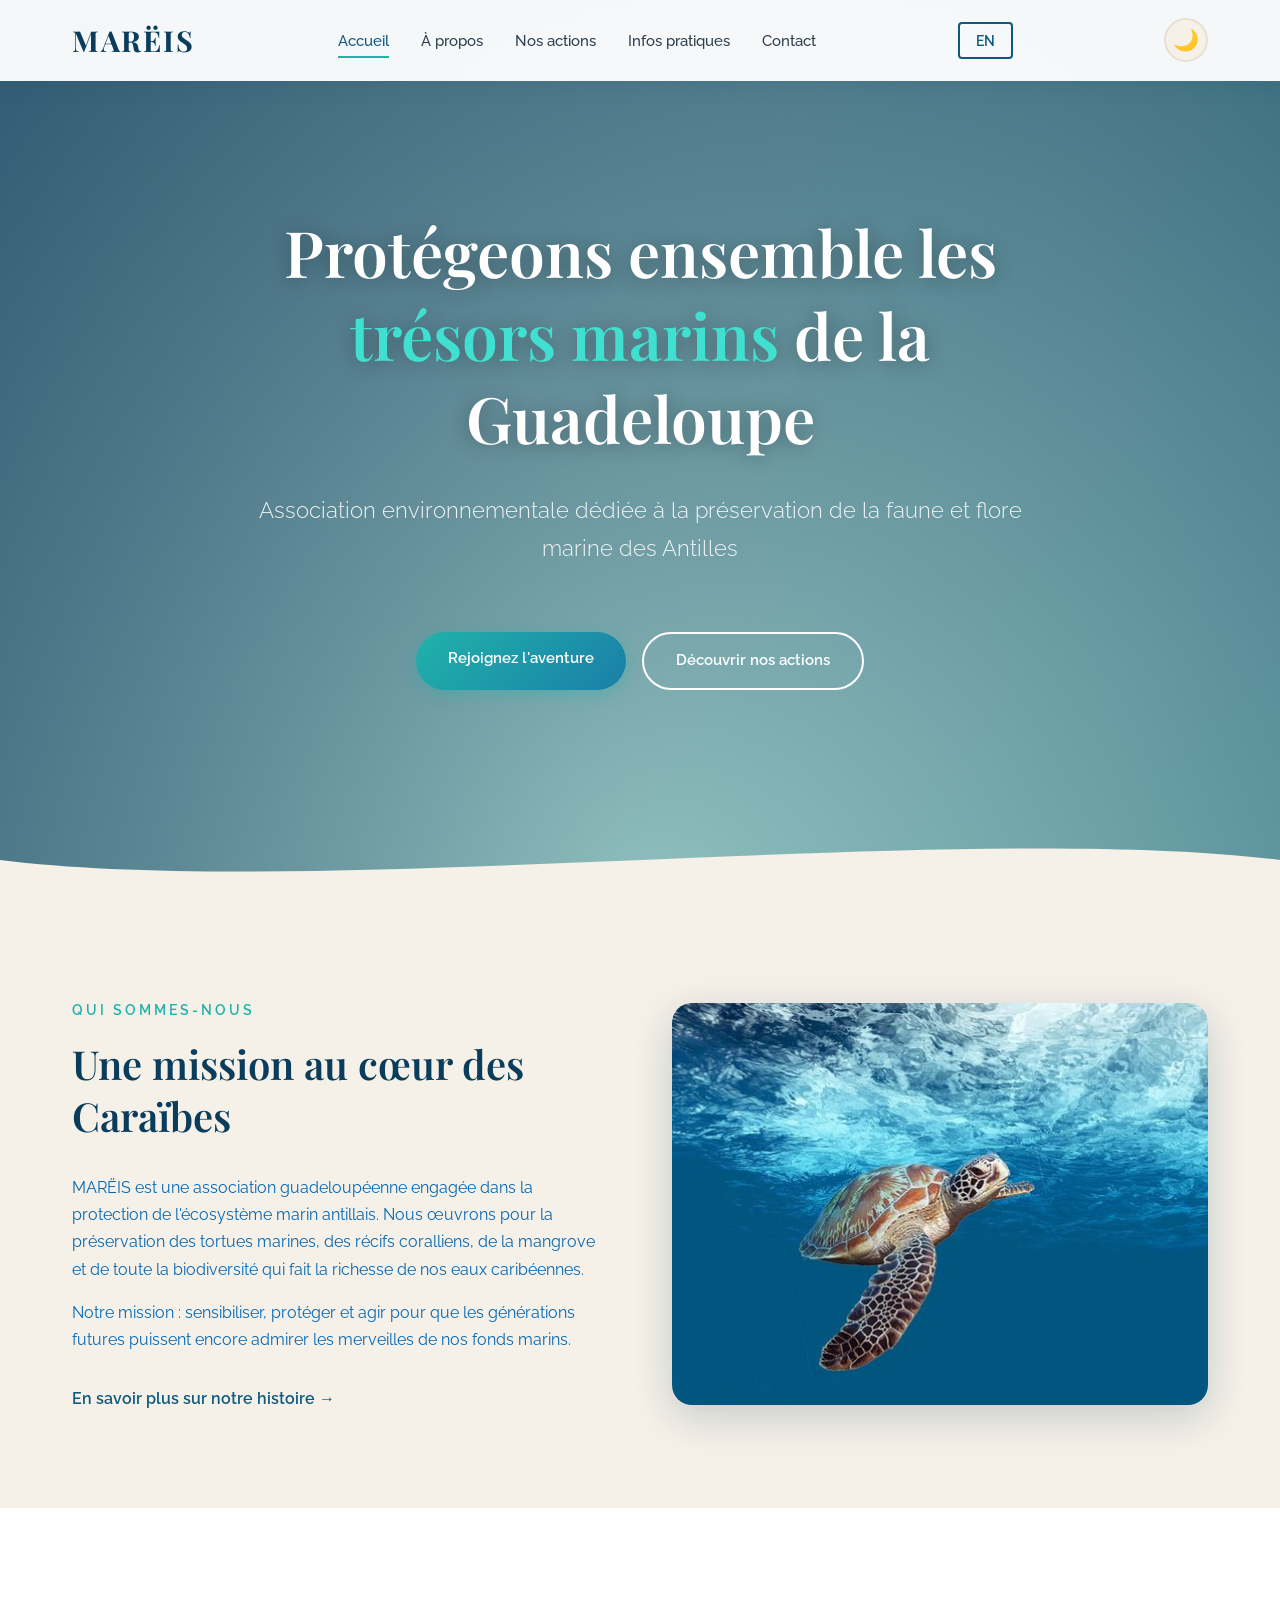
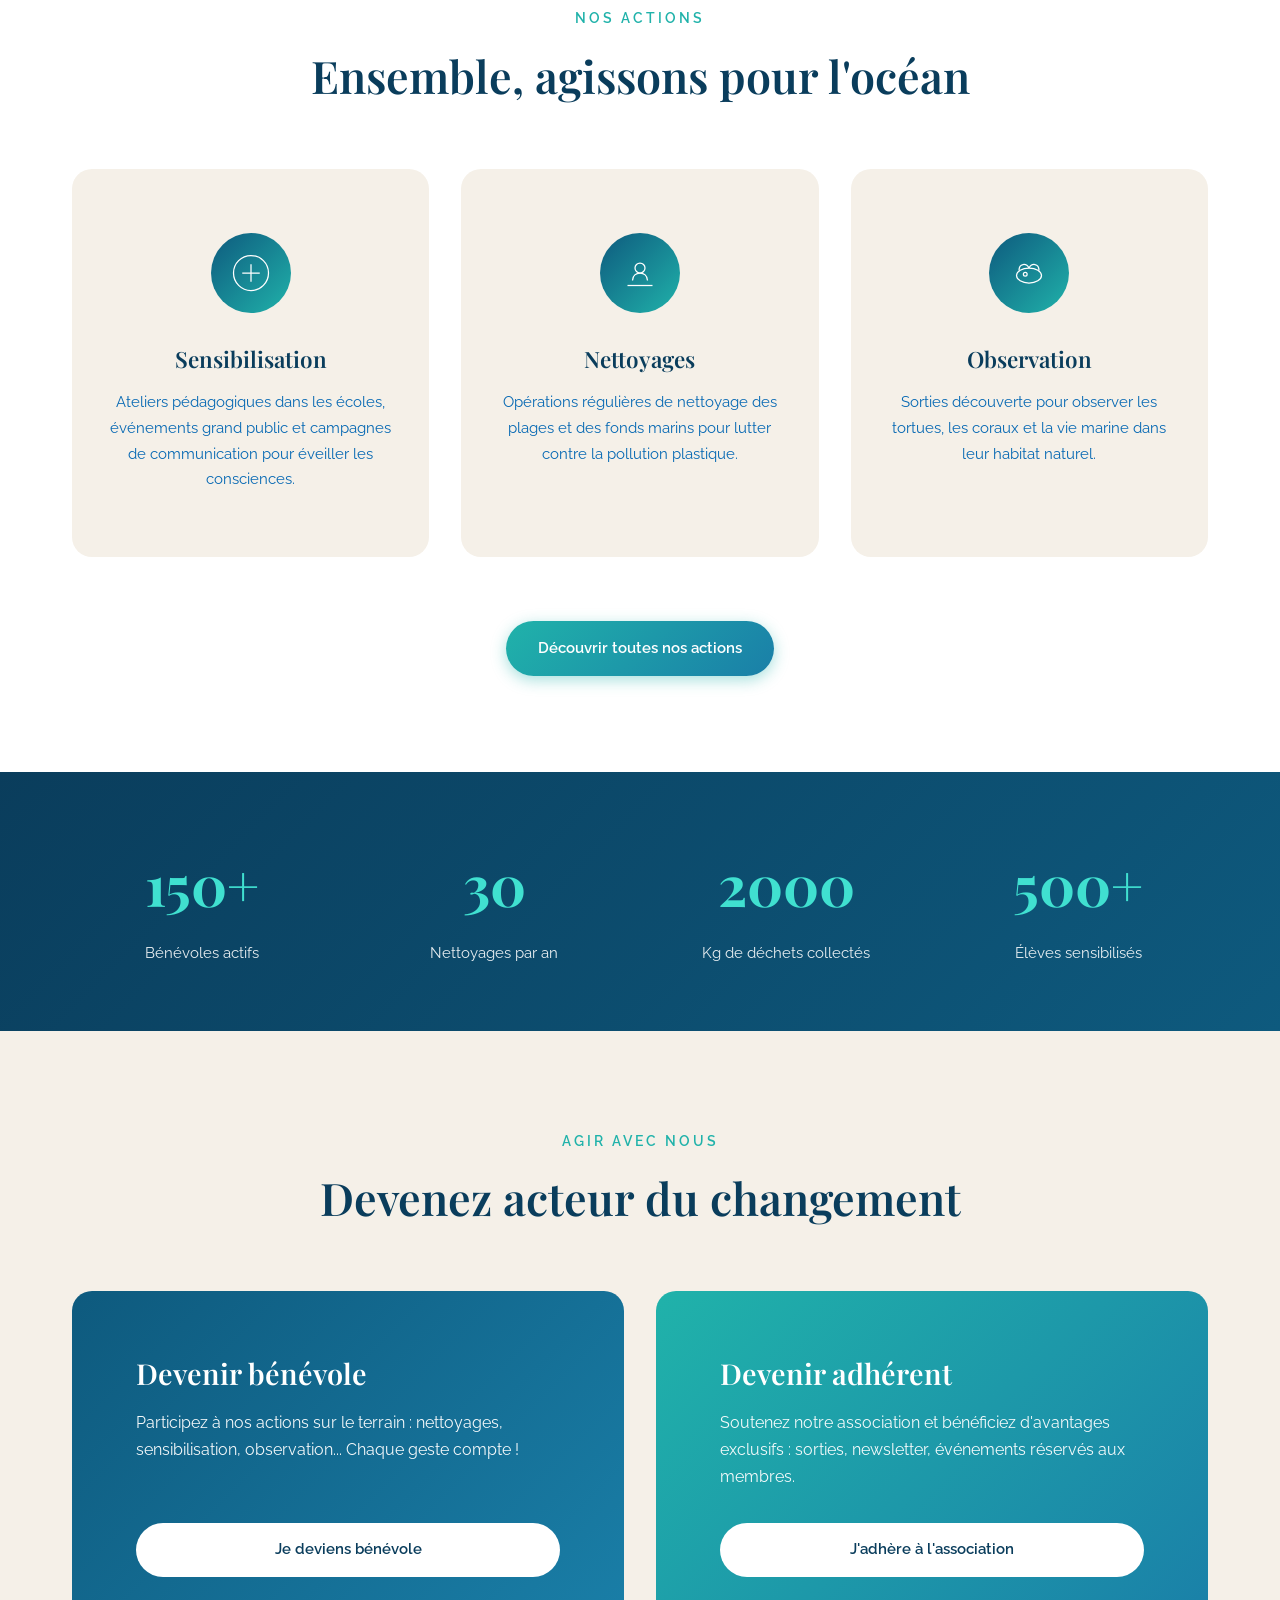
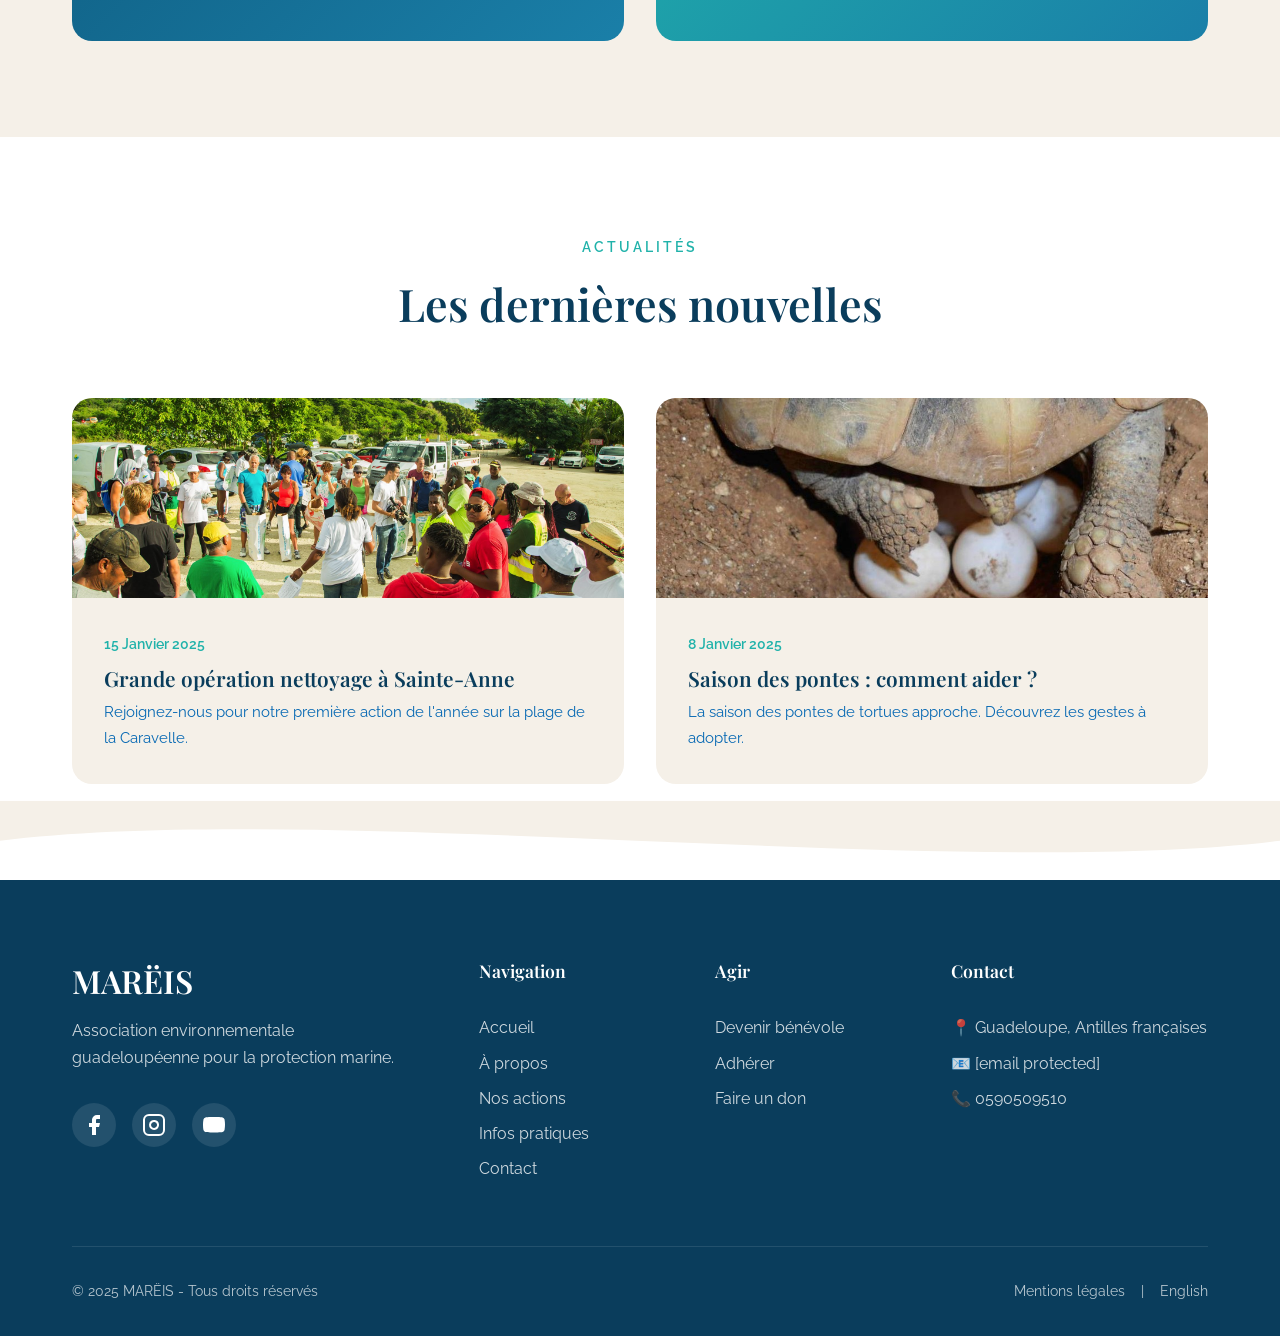
==== commit 8f63c59b: "Add files via upload" ====
--- a/index.html
+++ b/index.html
@@ -283,6 +283,394 @@
         </div>
     </footer>
 
-    <script src="script.js"></script>
+    <script>
+/* ===================================
+   MARËIS - JavaScript
+   Theme persistence & Navigation
+   =================================== */
+
+// ===================================
+// IMMEDIATELY: Apply theme BEFORE DOM loads (no flash)
+// ===================================
+(function() {
+    // Get saved theme from BOTH possible keys (for compatibility)
+    const savedTheme = localStorage.getItem('mareis-theme') || localStorage.getItem('theme');
+    const prefersDark = window.matchMedia('(prefers-color-scheme: dark)').matches;
+    const themeToApply = savedTheme || (prefersDark ? 'dark' : 'light');
+    
+    // Apply theme immediately to prevent flash
+    document.documentElement.setAttribute('data-theme', themeToApply);
+    
+    // Save with both keys for compatibility
+    localStorage.setItem('mareis-theme', themeToApply);
+    localStorage.setItem('theme', themeToApply);
+})();
+
+// ===================================
+// Wait for DOM
+// ===================================
+document.addEventListener('DOMContentLoaded', function() {
+    
+    console.log('DOM loaded - MARËIS script starting');
+    
+    // ===================================
+    // Theme Toggle - Dark/Light Mode
+    // ===================================
+    const themeToggle = document.getElementById('theme-toggle');
+    
+    console.log('Theme toggle button found:', !!themeToggle);
+    
+    if (themeToggle) {
+        // Update button label based on current theme
+        const updateThemeLabel = function() {
+            const currentTheme = document.documentElement.getAttribute('data-theme');
+            const isEnglish = document.documentElement.lang === 'en';
+            
+            if (currentTheme === 'dark') {
+                themeToggle.setAttribute('aria-label', isEnglish ? 'Switch to light mode' : 'Activer le mode clair');
+            } else {
+                themeToggle.setAttribute('aria-label', isEnglish ? 'Switch to dark mode' : 'Activer le mode sombre');
+            }
+        };
+        
+        // Set initial label
+        updateThemeLabel();
+        
+        // Handle click
+        themeToggle.addEventListener('click', function(e) {
+            console.log('Theme toggle clicked!');
+            
+            e.preventDefault();
+            e.stopPropagation();
+            
+            const currentTheme = document.documentElement.getAttribute('data-theme');
+            const newTheme = currentTheme === 'dark' ? 'light' : 'dark';
+            
+            console.log('Changing theme from', currentTheme, 'to', newTheme);
+            
+            // Apply new theme
+            document.documentElement.setAttribute('data-theme', newTheme);
+            
+            // Save to localStorage with BOTH keys
+            localStorage.setItem('mareis-theme', newTheme);
+            localStorage.setItem('theme', newTheme);
+            
+            // Update label
+            updateThemeLabel();
+            
+            console.log('Theme changed successfully to:', newTheme);
+        });
+        
+        console.log('Theme toggle event listener attached');
+    } else {
+        console.error('Theme toggle button NOT FOUND!');
+    }
+    
+    // ===================================
+    // Active Navigation Link
+    // ===================================
+    const setActiveNavLink = function() {
+        const currentPage = window.location.pathname.split('/').pop() || 'index.html';
+        const navLinks = document.querySelectorAll('.nav-links a');
+        
+        console.log('Current page:', currentPage);
+        
+        navLinks.forEach(link => {
+            // Remove existing active class
+            link.classList.remove('active');
+            link.removeAttribute('aria-current');
+            
+            // Get the href filename
+            const linkPage = link.getAttribute('href').split('/').pop();
+            
+            // Check if this link matches current page
+            if (linkPage === currentPage) {
+                link.classList.add('active');
+                link.setAttribute('aria-current', 'page');
+                console.log('Active link set:', linkPage);
+            }
+        });
+    };
+    
+    // Set active link on page load
+    setActiveNavLink();
+    
+    // ===================================
+    // Mobile Navigation Toggle
+    // ===================================
+    const navToggle = document.querySelector('.nav-toggle');
+    const navLinks = document.querySelector('.nav-links');
+    
+    if (navToggle && navLinks) {
+        navToggle.addEventListener('click', function() {
+            navLinks.classList.toggle('active');
+            
+            const isActive = navLinks.classList.contains('active');
+            navToggle.setAttribute('aria-expanded', isActive);
+            
+            // Burger animation
+            const spans = navToggle.querySelectorAll('span');
+            spans.forEach((span, index) => {
+                if (isActive) {
+                    if (index === 0) span.style.transform = 'rotate(45deg) translate(5px, 5px)';
+                    if (index === 1) span.style.opacity = '0';
+                    if (index === 2) span.style.transform = 'rotate(-45deg) translate(5px, -5px)';
+                } else {
+                    span.style.transform = 'none';
+                    span.style.opacity = '1';
+                }
+            });
+        });
+        
+        // Close menu when clicking a link
+        navLinks.querySelectorAll('a').forEach(link => {
+            link.addEventListener('click', () => {
+                navLinks.classList.remove('active');
+                navToggle.setAttribute('aria-expanded', 'false');
+                
+                const spans = navToggle.querySelectorAll('span');
+                spans.forEach(span => {
+                    span.style.transform = 'none';
+                    span.style.opacity = '1';
+                });
+            });
+        });
+    }
+    
+    // ===================================
+    // Header Shadow on Scroll
+    // ===================================
+    const header = document.querySelector('.header');
+    
+    if (header) {
+        window.addEventListener('scroll', function() {
+            if (window.pageYOffset > 100) {
+                header.style.boxShadow = '0 4px 20px rgba(10, 61, 92, 0.15)';
+            } else {
+                header.style.boxShadow = '0 4px 20px rgba(10, 61, 92, 0.1)';
+            }
+        });
+    }
+    
+    // ===================================
+    // Scroll Animations (Intersection Observer)
+    // ===================================
+    const animateOnScroll = function() {
+        const elements = document.querySelectorAll('.action-card, .stat-item, .join-card, .news-card, .about-content, .about-image, .value-card, .context-card, .team-card, .program-card, .event-card, .hours-card, .pricing-card, .faq-item, .contact-card');
+        
+        if (elements.length === 0) return;
+        
+        const observer = new IntersectionObserver((entries) => {
+            entries.forEach(entry => {
+                if (entry.isIntersecting) {
+                    entry.target.style.opacity = '1';
+                    entry.target.style.transform = 'translateY(0)';
+                }
+            });
+        }, {
+            threshold: 0.1,
+            rootMargin: '0px 0px -50px 0px'
+        });
+        
+        elements.forEach(el => {
+            el.style.opacity = '0';
+            el.style.transform = 'translateY(30px)';
+            el.style.transition = 'opacity 0.6s ease, transform 0.6s ease';
+            observer.observe(el);
+        });
+    };
+    
+    animateOnScroll();
+    
+    // ===================================
+    // Number Counter Animation
+    // ===================================
+    const animateNumbers = function() {
+        const numbers = document.querySelectorAll('.stat-number');
+        
+        if (numbers.length === 0) return;
+        
+        const observer = new IntersectionObserver((entries) => {
+            entries.forEach(entry => {
+                if (entry.isIntersecting) {
+                    const target = entry.target;
+                    const finalNumber = parseInt(target.textContent.replace(/\D/g, ''));
+                    const suffix = target.textContent.replace(/[0-9]/g, '');
+                    let current = 0;
+                    const increment = finalNumber / 50;
+                    const stepTime = 40;
+                    
+                    const counter = setInterval(() => {
+                        current += increment;
+                        if (current >= finalNumber) {
+                            target.textContent = finalNumber + suffix;
+                            clearInterval(counter);
+                        } else {
+                            target.textContent = Math.floor(current) + suffix;
+                        }
+                    }, stepTime);
+                    
+                    observer.unobserve(target);
+                }
+            });
+        }, { threshold: 0.5 });
+        
+        numbers.forEach(num => observer.observe(num));
+    };
+    
+    animateNumbers();
+    
+    // ===================================
+    // Smooth Scroll for Anchors
+    // ===================================
+    document.querySelectorAll('a[href^="#"]').forEach(anchor => {
+        anchor.addEventListener('click', function(e) {
+            const href = this.getAttribute('href');
+            if (href !== '#') {
+                e.preventDefault();
+                const target = document.querySelector(href);
+                if (target) {
+                    const headerHeight = header ? header.offsetHeight : 0;
+                    const targetPosition = target.offsetTop - headerHeight - 20;
+                    
+                    window.scrollTo({
+                        top: targetPosition,
+                        behavior: 'smooth'
+                    });
+                }
+            }
+        });
+    });
+    
+    // ===================================
+    // Hero Parallax Effect
+    // ===================================
+    const hero = document.querySelector('.hero');
+    
+    if (hero) {
+        window.addEventListener('scroll', function() {
+            const scrolled = window.pageYOffset;
+            const heroContent = document.querySelector('.hero-content');
+            
+            if (heroContent && scrolled < window.innerHeight) {
+                heroContent.style.transform = `translateY(${scrolled * 0.3}px)`;
+                heroContent.style.opacity = 1 - (scrolled / (window.innerHeight * 0.8));
+            }
+        });
+    }
+    
+    // ===================================
+    // Contact Form Handling
+    // ===================================
+    const contactForm = document.querySelector('.contact-form');
+    
+    if (contactForm) {
+        contactForm.addEventListener('submit', function(e) {
+            e.preventDefault();
+            
+            // Basic validation
+            let isValid = true;
+            const requiredFields = this.querySelectorAll('[required]');
+            
+            requiredFields.forEach(field => {
+                if (!field.value.trim()) {
+                    isValid = false;
+                    field.classList.add('error');
+                } else {
+                    field.classList.remove('error');
+                }
+            });
+            
+            // Email validation
+            const emailField = this.querySelector('input[type="email"]');
+            if (emailField && emailField.value) {
+                const emailRegex = /^[^\s@]+@[^\s@]+\.[^\s@]+$/;
+                if (!emailRegex.test(emailField.value)) {
+                    isValid = false;
+                    emailField.classList.add('error');
+                }
+            }
+            
+            if (isValid) {
+                const submitBtn = this.querySelector('button[type="submit"]');
+                const originalText = submitBtn.textContent;
+                const isEnglish = document.documentElement.lang === 'en';
+                
+                submitBtn.textContent = isEnglish ? 'Sending...' : 'Envoi en cours...';
+                submitBtn.disabled = true;
+                
+                setTimeout(() => {
+                    const message = isEnglish 
+                        ? 'Thank you for your message! We will respond as soon as possible.'
+                        : 'Merci pour votre message ! Nous vous répondrons dans les plus brefs délais.';
+                    alert(message);
+                    this.reset();
+                    submitBtn.textContent = originalText;
+                    submitBtn.disabled = false;
+                }, 1500);
+            }
+        });
+    }
+    
+    // ===================================
+    // FAQ Accordion (if present)
+    // ===================================
+    const faqItems = document.querySelectorAll('.faq-item');
+    
+    faqItems.forEach(item => {
+        const question = item.querySelector('.faq-question');
+        if (question) {
+            question.addEventListener('click', function() {
+                const isOpen = item.classList.contains('active');
+                
+                // Close all FAQ items
+                faqItems.forEach(faq => faq.classList.remove('active'));
+                
+                // Open clicked item if it wasn't open
+                if (!isOpen) {
+                    item.classList.add('active');
+                }
+            });
+        }
+    });
+    
+    // ===================================
+    // Tabs Navigation (Nos Actions page)
+    // ===================================
+    const tabButtons = document.querySelectorAll('.tab-btn');
+    const tabPanels = document.querySelectorAll('.tab-panel');
+    
+    if (tabButtons.length > 0) {
+        tabButtons.forEach(button => {
+            button.addEventListener('click', function() {
+                const targetTab = this.getAttribute('data-tab');
+                
+                // Update buttons
+                tabButtons.forEach(btn => {
+                    btn.classList.remove('active');
+                    btn.setAttribute('aria-selected', 'false');
+                });
+                this.classList.add('active');
+                this.setAttribute('aria-selected', 'true');
+                
+                // Update panels
+                tabPanels.forEach(panel => {
+                    panel.classList.remove('active');
+                    panel.setAttribute('hidden', '');
+                });
+                
+                const targetPanel = document.getElementById(targetTab);
+                if (targetPanel) {
+                    targetPanel.classList.add('active');
+                    targetPanel.removeAttribute('hidden');
+                }
+            });
+        });
+    }
+    
+    console.log('MARËIS script fully loaded');
+    
+});
+    </script>
 </body>
-</html>
+</html>
--- a/style.css
+++ b/style.css
@@ -703,7 +703,8 @@
 
 .join-card-content {
     padding: var(--spacing-lg);
-    color: var(--color-white);
+    color: rgb(255, 255, 255);
+   
     display: flex;
     flex-direction: column;
     height: 100%;
@@ -712,7 +713,7 @@
 
 .join-card h3 {
     font-size: 1.8rem;
-    color: var(--color-white);
+    color: rgb(255, 255, 255);
     margin-bottom: var(--spacing-sm);
 }
 
